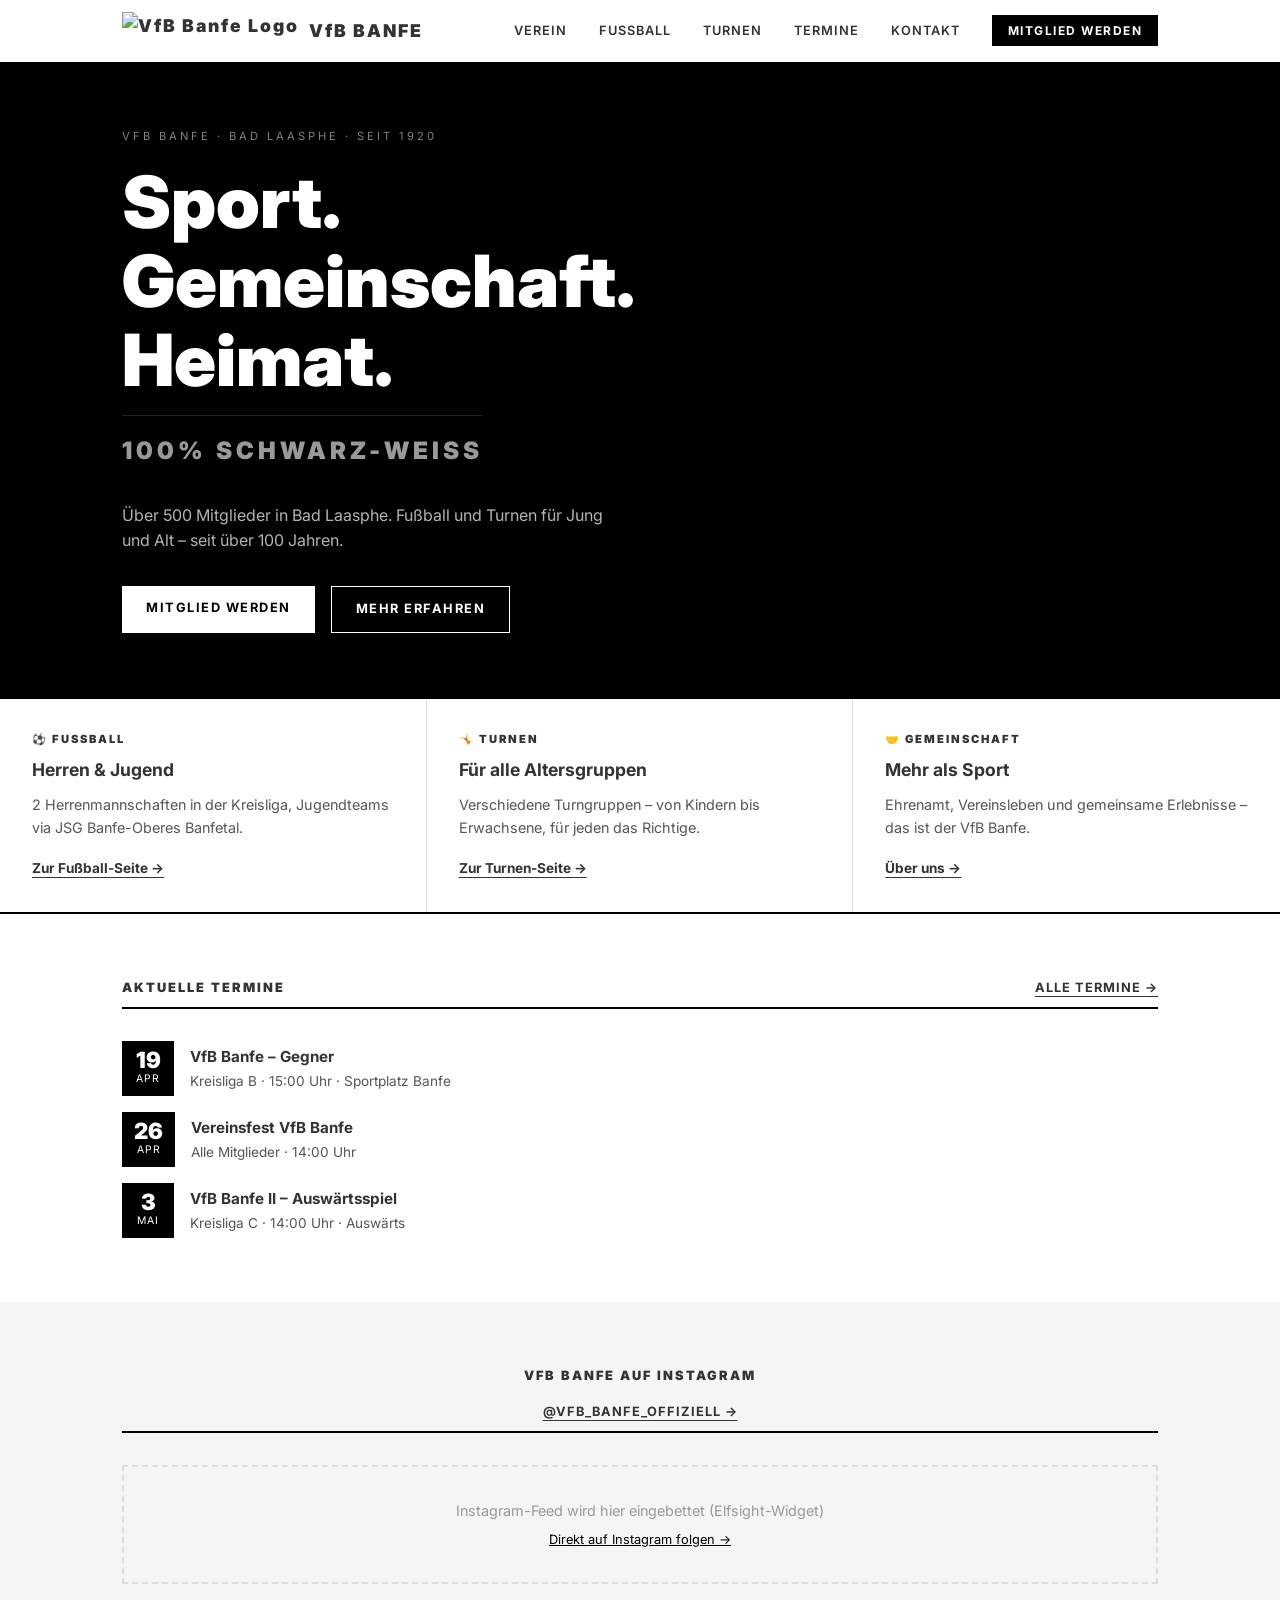
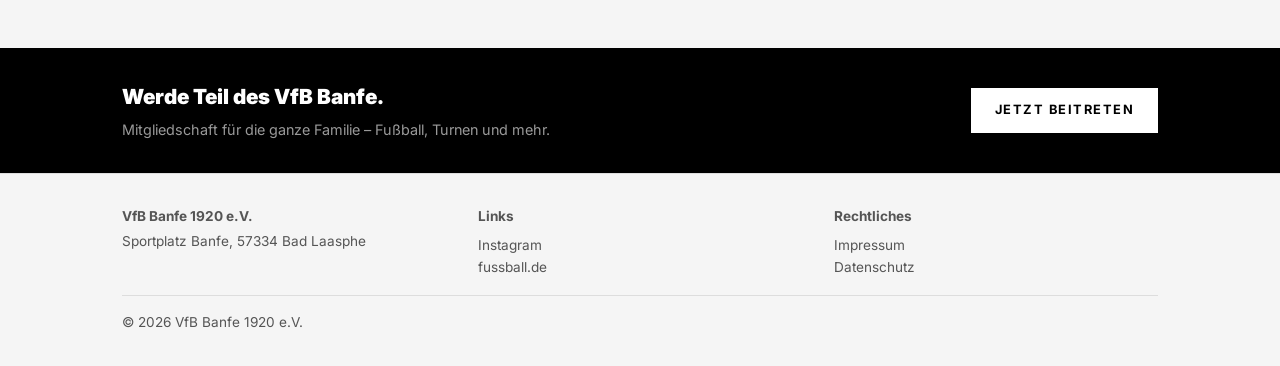
==== index.html @ f791239d "feat: claim 100% Schwarz-Weiss, vollstaendiger vorstand mit echten namen" ====
<!DOCTYPE html>
<html lang="de">
<head>
  <meta charset="UTF-8">
  <meta name="viewport" content="width=device-width, initial-scale=1.0">
  <title>VfB Banfe 1920 – Sport. Gemeinschaft. Heimat.</title>
  <link rel="stylesheet" href="css/style.css">
  <link rel="icon" href="img/logo.png" type="image/png">
</head>
<body>

<nav class="nav">
  <div class="nav__inner">
    <a href="index.html" class="nav__logo">
      <img src="img/logo.png" alt="VfB Banfe Logo" class="nav__logo-img">
      <span class="nav__logo-text">VfB BANFE</span>
    </a>
    <button class="nav__toggle" aria-label="Menü öffnen">&#9776;</button>
    <ul class="nav__links">
      <li><a href="verein.html">Verein</a></li>
      <li><a href="fussball.html">Fußball</a></li>
      <li><a href="turnen.html">Turnen</a></li>
      <li><a href="termine.html">Termine</a></li>
      <li><a href="kontakt.html">Kontakt</a></li>
      <li><a href="mitglied-werden.html" class="nav__cta">Mitglied werden</a></li>
    </ul>
  </div>
</nav>

<!-- HERO -->
<section class="hero">
  <div class="container">
    <p class="hero__label">VfB Banfe · Bad Laasphe · Seit 1920</p>
    <h1 class="hero__title">Sport.<br>Gemeinschaft.<br>Heimat.</h1>
    <p class="hero__claim">100% Schwarz-Weiss</p>
    <p class="hero__sub">Über 500 Mitglieder in Bad Laasphe. Fußball und Turnen für Jung und Alt – seit über 100 Jahren.</p>
    <div class="hero__buttons">
      <a href="mitglied-werden.html" class="btn btn--primary">Mitglied werden</a>
      <a href="verein.html" class="btn btn--outline">Mehr erfahren</a>
    </div>
  </div>
</section>

<!-- 3 SÄULEN -->
<section class="pillars">
  <div class="pillar">
    <p class="pillar__label">⚽ Fußball</p>
    <h2 class="pillar__title">Herren &amp; Jugend</h2>
    <p class="pillar__text">2 Herrenmannschaften in der Kreisliga, Jugendteams via JSG Banfe-Oberes Banfetal.</p>
    <p class="pillar__more"><a href="fussball.html" class="pillar__link">Zur Fußball-Seite →</a></p>
  </div>
  <div class="pillar">
    <p class="pillar__label">🤸 Turnen</p>
    <h2 class="pillar__title">Für alle Altersgruppen</h2>
    <p class="pillar__text">Verschiedene Turngruppen – von Kindern bis Erwachsene, für jeden das Richtige.</p>
    <p class="pillar__more"><a href="turnen.html" class="pillar__link">Zur Turnen-Seite →</a></p>
  </div>
  <div class="pillar">
    <p class="pillar__label">🤝 Gemeinschaft</p>
    <h2 class="pillar__title">Mehr als Sport</h2>
    <p class="pillar__text">Ehrenamt, Vereinsleben und gemeinsame Erlebnisse – das ist der VfB Banfe.</p>
    <p class="pillar__more"><a href="verein.html" class="pillar__link">Über uns →</a></p>
  </div>
</section>

<!-- AKTUELLE TERMINE -->
<section class="section">
  <div class="container">
    <div class="section-header">
      <h2>Aktuelle Termine</h2>
      <a href="termine.html">Alle Termine →</a>
    </div>
    <div class="termine-list">
      <div class="termin">
        <div class="termin__date"><div class="termin__day">19</div><div class="termin__month">Apr</div></div>
        <div class="termin__info">
          <p class="termin__title">VfB Banfe – Gegner</p>
          <p class="termin__meta">Kreisliga B · 15:00 Uhr · Sportplatz Banfe</p>
        </div>
      </div>
      <div class="termin">
        <div class="termin__date"><div class="termin__day">26</div><div class="termin__month">Apr</div></div>
        <div class="termin__info">
          <p class="termin__title">Vereinsfest VfB Banfe</p>
          <p class="termin__meta">Alle Mitglieder · 14:00 Uhr</p>
        </div>
      </div>
      <div class="termin">
        <div class="termin__date"><div class="termin__day">3</div><div class="termin__month">Mai</div></div>
        <div class="termin__info">
          <p class="termin__title">VfB Banfe II – Auswärtsspiel</p>
          <p class="termin__meta">Kreisliga C · 14:00 Uhr · Auswärts</p>
        </div>
      </div>
    </div>
  </div>
</section>

<!-- INSTAGRAM FEED -->
<section class="section section--alt instagram-section">
  <div class="container">
    <div class="section-header">
      <h2>VfB Banfe auf Instagram</h2>
      <a href="https://www.instagram.com/vfb_banfe_offiziell/" target="_blank" rel="noopener">@vfb_banfe_offiziell →</a>
    </div>
    <!-- ELFSIGHT WIDGET: Code nach Einrichtung hier einfügen -->
    <div class="instagram-placeholder">
      <p class="instagram-placeholder__text">Instagram-Feed wird hier eingebettet (Elfsight-Widget)</p>
      <p class="instagram-placeholder__link-row"><a href="https://www.instagram.com/vfb_banfe_offiziell/" target="_blank" rel="noopener">Direkt auf Instagram folgen →</a></p>
    </div>
  </div>
</section>

<!-- CTA BANNER -->
<section class="cta-banner">
  <div class="container">
    <div class="cta-banner__inner">
      <div>
        <p class="cta-banner__title">Werde Teil des VfB Banfe.</p>
        <p class="cta-banner__sub">Mitgliedschaft für die ganze Familie – Fußball, Turnen und mehr.</p>
      </div>
      <a href="mitglied-werden.html" class="btn btn--primary">Jetzt beitreten</a>
    </div>
  </div>
</section>

<footer class="footer">
  <div class="container">
    <div class="footer__grid">
      <div>
        <p class="footer__name">VfB Banfe 1920 e.V.</p>
        <p>Sportplatz Banfe, 57334 Bad Laasphe</p>
      </div>
      <div>
        <p class="footer__heading">Links</p>
        <p><a href="https://www.instagram.com/vfb_banfe_offiziell/" target="_blank" rel="noopener">Instagram</a></p>
        <p><a href="https://www.fussball.de/verein/vfb-1920-banfe-westfalen/-/id/00ES8GN8QS00005VVV0AG08LVUPGND5I" target="_blank" rel="noopener">fussball.de</a></p>
      </div>
      <div>
        <p class="footer__heading">Rechtliches</p>
        <p><a href="kontakt.html">Impressum</a></p>
        <p><a href="kontakt.html#datenschutz">Datenschutz</a></p>
      </div>
    </div>
    <p class="footer__copy">© 2026 VfB Banfe 1920 e.V.</p>
  </div>
</footer>

<script src="js/main.js"></script>
</body>
</html>
---- css/style.css ----
/* === GOOGLE FONT === */
@import url('https://fonts.googleapis.com/css2?family=Inter:wght@400;600;700;900&display=swap');

/* ===========================
   CSS-VARIABLEN (Template-Ankerpunkte)
   Für neues Projekt nur diese ändern:
   =========================== */
:root {
  --color-primary: #000000;
  --color-primary-hover: #222222;
  --color-bg: #ffffff;
  --color-bg-alt: #f5f5f5;
  --color-text: #333333;
  --color-text-muted: #555555;
  --color-border: #000000;
  --color-border-subtle: #dddddd;
  --font-family: 'Inter', Arial, Helvetica, sans-serif;
  --max-width: 1100px;
  --nav-height: 64px;
  --spacing-sm: 1rem;
  --spacing-md: 2rem;
  --spacing-lg: 4rem;
  --border-bold: 2px solid var(--color-border);
}

/* === RESET === */
*, *::before, *::after { box-sizing: border-box; margin: 0; padding: 0; }
body { font-family: var(--font-family); background: var(--color-bg); color: var(--color-text); line-height: 1.6; }
img { max-width: 100%; display: block; }
a { color: inherit; text-decoration: none; }
ul { list-style: none; }

/* === LAYOUT === */
.container { max-width: var(--max-width); margin: 0 auto; padding: 0 var(--spacing-md); }
.section { padding: var(--spacing-lg) 0; }
.section--alt { background: var(--color-bg-alt); }

/* === NAVIGATION === */
.nav {
  position: sticky;
  top: 0;
  z-index: 100;
  background: var(--color-bg);
  border-bottom: var(--border-bold);
  height: var(--nav-height);
}
.nav__inner {
  position: relative;
  max-width: var(--max-width); margin: 0 auto; padding: 0 var(--spacing-md);
  height: 100%; display: flex; align-items: center; justify-content: space-between;
}
.nav__logo { display: flex; align-items: center; gap: 10px; font-weight: 900; font-size: 1.1rem; letter-spacing: 2px; }
.nav__logo-img { height: 38px; width: auto; }
.nav__links { display: flex; align-items: center; gap: var(--spacing-md); font-size: 0.8rem; font-weight: 600; letter-spacing: 1px; text-transform: uppercase; }
.nav__links a:hover { text-decoration: underline; text-underline-offset: 4px; }
.nav__cta {
  background: var(--color-primary); color: var(--color-bg);
  padding: 8px 16px; font-size: 0.75rem; font-weight: 700; letter-spacing: 1.5px;
  transition: background 0.2s;
}
.nav__cta:hover { background: var(--color-primary-hover); text-decoration: none; }
.nav__toggle { display: none; background: none; border: none; font-size: 1.5rem; cursor: pointer; }

/* === HERO === */
.hero {
  background: var(--color-primary); color: var(--color-bg);
  padding: var(--spacing-lg) 0;
}
.hero__label { font-size: 0.7rem; letter-spacing: 3px; opacity: 0.5; margin-bottom: var(--spacing-sm); text-transform: uppercase; }
.hero__title { font-size: clamp(2.5rem, 6vw, 4.5rem); font-weight: 900; line-height: 1.1; margin-bottom: var(--spacing-sm); }
.hero__claim { font-size: clamp(1.1rem, 2.5vw, 1.5rem); font-weight: 900; letter-spacing: 4px; text-transform: uppercase; opacity: .6; margin-bottom: var(--spacing-md); border-top: 1px solid rgba(255,255,255,0.2); padding-top: var(--spacing-sm); display: inline-block; }
.hero__sub { font-size: 1rem; opacity: 0.7; max-width: 500px; margin-bottom: var(--spacing-md); }
.hero__buttons { display: flex; gap: var(--spacing-sm); flex-wrap: wrap; }
.btn { display: inline-block; padding: 12px 24px; font-size: 0.8rem; font-weight: 700; letter-spacing: 1.5px; text-transform: uppercase; cursor: pointer; border: none; transition: 0.2s; }
.btn--primary { background: var(--color-bg); color: var(--color-primary); }
.btn--primary:hover { background: #e0e0e0; }
.btn--outline { background: transparent; color: var(--color-bg); border: 1px solid var(--color-bg); }
.btn--outline:hover { background: rgba(255,255,255,0.1); }
.btn--dark { background: var(--color-primary); color: var(--color-bg); }
.btn--dark:hover { background: var(--color-primary-hover); }

/* === 3 SÄULEN === */
.pillars { display: grid; grid-template-columns: repeat(3, 1fr); border-top: var(--border-bold); border-bottom: var(--border-bold); }
.pillar { padding: var(--spacing-md); border-right: 1px solid var(--color-border-subtle); }
.pillar:last-child { border-right: none; }
.pillar__label { font-size: 0.7rem; font-weight: 900; letter-spacing: 2px; text-transform: uppercase; margin-bottom: 0.5rem; }
.pillar__title { font-size: 1.1rem; font-weight: 700; margin-bottom: 0.5rem; }
.pillar__text { font-size: 0.9rem; color: var(--color-text-muted); }

/* === TERMINE === */
.termine-list { display: flex; flex-direction: column; gap: 1rem; }
.termin { display: flex; gap: var(--spacing-sm); align-items: flex-start; }
.termin__date { background: var(--color-primary); color: var(--color-bg); padding: 8px 12px; text-align: center; min-width: 52px; flex-shrink: 0; }
.termin__day { font-size: 1.4rem; font-weight: 900; line-height: 1; }
.termin__month { font-size: 0.65rem; letter-spacing: 1px; text-transform: uppercase; }
.termin__info { padding-top: 4px; }
.termin__title { font-size: 0.95rem; font-weight: 700; }
.termin__meta { font-size: 0.85rem; color: var(--color-text-muted); margin-top: 2px; }
.section-header { display: flex; justify-content: space-between; align-items: baseline; border-bottom: var(--border-bold); padding-bottom: 0.5rem; margin-bottom: var(--spacing-md); }
.section-header h2 { font-size: 0.8rem; font-weight: 900; letter-spacing: 2px; text-transform: uppercase; }
.section-header a { font-size: 0.8rem; font-weight: 700; letter-spacing: 1px; text-transform: uppercase; text-decoration: underline; text-underline-offset: 4px; }
.section-header--spaced { margin-top: var(--spacing-lg); }

/* === CTA BANNER === */
.cta-banner {
  background: var(--color-primary); color: var(--color-bg);
  padding: var(--spacing-md) 0;
}
.cta-banner__inner { display: flex; justify-content: space-between; align-items: center; gap: var(--spacing-md); flex-wrap: wrap; }
.cta-banner__title { font-size: 1.3rem; font-weight: 900; }
.cta-banner__sub { font-size: 0.9rem; opacity: 0.6; margin-top: 4px; }

/* === FOOTER === */
.footer { background: var(--color-bg-alt); border-top: 1px solid var(--color-border-subtle); padding: var(--spacing-md) 0; }
.footer__grid { display: grid; grid-template-columns: repeat(3, 1fr); gap: var(--spacing-md); margin-bottom: var(--spacing-sm); }
.footer__name { font-weight: 700; margin-bottom: 4px; }
.footer p, .footer a { font-size: 0.85rem; color: var(--color-text-muted); }
.footer a:hover { color: var(--color-primary); }
.footer__copy { font-size: 0.8rem; color: var(--color-text-muted); border-top: 1px solid var(--color-border-subtle); padding-top: var(--spacing-sm); }

/* === PAGE HEADER (Innenseiten) === */
.page-header { border-bottom: var(--border-bold); padding: var(--spacing-md) 0; }
.page-header__label { font-size: 0.7rem; letter-spacing: 3px; text-transform: uppercase; opacity: 0.5; margin-bottom: 0.5rem; }
.page-header__title { font-size: clamp(2rem, 4vw, 3rem); font-weight: 900; }

/* === FORMULAR === */
.form { display: flex; flex-direction: column; gap: var(--spacing-sm); max-width: 600px; }
.form label { font-size: 0.8rem; font-weight: 700; letter-spacing: 1px; text-transform: uppercase; display: block; margin-bottom: 4px; }
.form input, .form select, .form textarea {
  width: 100%; padding: 12px; border: var(--border-bold); background: var(--color-bg);
  font-family: var(--font-family); font-size: 0.95rem;
  border-radius: 0;
}
.form input:focus, .form select:focus, .form textarea:focus {
  outline: none;
  border-color: var(--color-primary);
  box-shadow: 0 0 0 3px rgba(0,0,0,0.15);
}
.form textarea { min-height: 140px; resize: vertical; }
.form__success { display: none; padding: var(--spacing-sm); border: var(--border-bold); font-weight: 700; }

/* === WIDGET-CONTAINER (fussball.de) === */
.widget-container { border: var(--border-bold); overflow: hidden; margin-bottom: var(--spacing-md); }
.widget-container iframe { display: block; width: 100%; border: none; }

/* === INSTAGRAM SECTION === */
.instagram-section { text-align: center; }
.instagram-section .section-header { justify-content: center; gap: 1rem; flex-direction: column; align-items: center; }

/* === TABELLE (Termine-Seite) === */
.table-list { display: flex; flex-direction: column; }
.table-list__month { font-size: 0.75rem; font-weight: 900; letter-spacing: 2px; text-transform: uppercase; background: var(--color-primary); color: var(--color-bg); padding: 8px 16px; margin-top: var(--spacing-md); }
.table-list__item { display: flex; gap: var(--spacing-sm); align-items: center; padding: 14px 0; border-bottom: 1px solid var(--color-border-subtle); }
.table-list__date { min-width: 90px; font-size: 0.85rem; font-weight: 700; }
.table-list__title { font-weight: 600; }
.table-list__meta { font-size: 0.85rem; color: var(--color-text-muted); margin-top: 2px; }

/* === TEAM-CARDS (Fußball, Turnen) === */
.team-grid { display: grid; grid-template-columns: repeat(auto-fit, minmax(280px, 1fr)); gap: var(--spacing-md); }
.team-card { border: var(--border-bold); padding: var(--spacing-md); }
.team-card__label { font-size: 0.7rem; letter-spacing: 2px; text-transform: uppercase; opacity: 0.5; margin-bottom: 0.5rem; }
.team-card__title { font-size: 1.2rem; font-weight: 900; margin-bottom: 0.5rem; }
.team-card__text { font-size: 0.9rem; color: var(--color-text-muted); }
.team-card__meta { margin-top: var(--spacing-sm); font-size: 0.85rem; border-top: 1px solid #eee; padding-top: var(--spacing-sm); }

/* === VORSTAND === */
.vorstand-grid { display: grid; grid-template-columns: repeat(auto-fit, minmax(220px, 1fr)); gap: var(--spacing-md); }
.vorstand-card { border-top: var(--border-bold); padding-top: var(--spacing-sm); }
.vorstand-card__role { font-size: 0.7rem; font-weight: 900; letter-spacing: 2px; text-transform: uppercase; opacity: 0.5; margin-bottom: 4px; }
.vorstand-card__name { font-size: 1.1rem; font-weight: 700; }

/* === GRID UTILITY === */
.grid-2col { display: grid; grid-template-columns: 1fr 1fr; gap: var(--spacing-lg); align-items: start; }

/* === PILLAR LINKS === */
.pillar__more { margin-top: 1rem; }
.pillar__link { font-size: .85rem; font-weight: 700; text-decoration: underline; text-underline-offset: 4px; }

/* === INSTAGRAM PLATZHALTER === */
.instagram-placeholder { text-align: center; padding: 2rem; border: 2px dashed var(--color-border-subtle); color: #999; }
.instagram-placeholder__text { font-size: .9rem; }
.instagram-placeholder__link-row { font-size: .8rem; margin-top: .5rem; }
.instagram-placeholder__link-row a { color: var(--color-primary); text-decoration: underline; }

/* === WIDGET PLATZHALTER === */
.widget-placeholder { padding: 2rem; text-align: center; color: #999; border: 2px dashed var(--color-border-subtle); }
.widget-placeholder p { font-size: .9rem; }
.section-intro { margin-bottom: var(--spacing-md); color: var(--color-text-muted); max-width: 700px; }

/* === FOOTER HEADING === */
.footer__heading { font-weight: 700; margin-bottom: 8px; }

/* === INFO BOX === */
.info-box { margin-top: var(--spacing-md); padding: var(--spacing-sm); background: var(--color-bg-alt); border-left: 4px solid var(--color-primary); font-size: .9rem; }
.info-box a { text-decoration: underline; text-underline-offset: 4px; font-weight: 700; }

/* === FOOTNOTE === */
.footnote { margin-top: var(--spacing-md); font-size: .85rem; color: var(--color-text-muted); }
.footnote a { color: var(--color-primary); text-decoration: underline; text-underline-offset: 4px; font-weight: 700; }

/* === BENEFIT LIST === */
.benefit-list { display: flex; flex-direction: column; gap: .75rem; margin-bottom: var(--spacing-md); }
.benefit-list__item { display: flex; gap: .75rem; }
.benefit-list__arrow { font-weight: 900; flex-shrink: 0; }

/* === FEES TABLE === */
.fees-table { width: 100%; border-collapse: collapse; font-size: .9rem; margin-bottom: var(--spacing-md); }
.fees-table th { text-align: left; padding: 8px 0; font-size: .75rem; letter-spacing: 1px; text-transform: uppercase; border-bottom: var(--border-bold); }
.fees-table th:last-child { text-align: right; }
.fees-table td { padding: 10px 0; border-bottom: 1px solid var(--color-border-subtle); }
.fees-table td:last-child { text-align: right; font-weight: 700; }

/* === BUTTON FULL WIDTH === */
.btn--full { width: 100%; text-align: center; }

/* === FORM NOTE === */
.form__note { font-size: .8rem; color: var(--color-text-muted); margin-top: .5rem; }

/* === ADDRESS BLOCK === */
.address-block { margin-bottom: var(--spacing-md); }
.address-block p { line-height: 1.8; }
.address-block__name { font-weight: 700; }
.address-block__link { font-weight: 700; text-decoration: underline; text-underline-offset: 4px; }

/* === CONTACT CARDS === */
.contact-list { display: flex; flex-direction: column; gap: 0; margin-bottom: var(--spacing-md); }
.contact-card { border-top: var(--border-bold); padding: .75rem 0; }
.contact-card:not(:first-child) { border-top: 1px solid var(--color-border-subtle); }
.contact-card__role { font-size: .7rem; font-weight: 900; letter-spacing: 2px; text-transform: uppercase; opacity: .5; margin-bottom: 4px; }
.contact-card__name { font-weight: 700; }
.contact-card__detail { font-size: .85rem; color: var(--color-text-muted); margin-top: 2px; }

/* === LEGAL BLOCK === */
.legal-block { margin-top: var(--spacing-md); }
.legal-block p { font-size: .85rem; color: var(--color-text-muted); line-height: 1.8; }
.legal-block a { text-decoration: underline; text-underline-offset: 4px; }

/* === RESPONSIVE === */
@media (max-width: 768px) {
  .grid-2col { grid-template-columns: 1fr; }
  .nav__links { display: none; flex-direction: column; position: absolute; top: var(--nav-height); left: 0; right: 0; background: var(--color-bg); border-bottom: var(--border-bold); padding: var(--spacing-md); gap: var(--spacing-sm); }
  .nav__links.open { display: flex; }
  .nav__toggle { display: block; }
  .nav__logo-text { display: none; }
  .pillars { grid-template-columns: 1fr; }
  .pillar { border-right: none; border-bottom: 1px solid var(--color-border-subtle); }
  .footer__grid { grid-template-columns: 1fr; }
  .cta-banner__inner { flex-direction: column; text-align: center; }
}
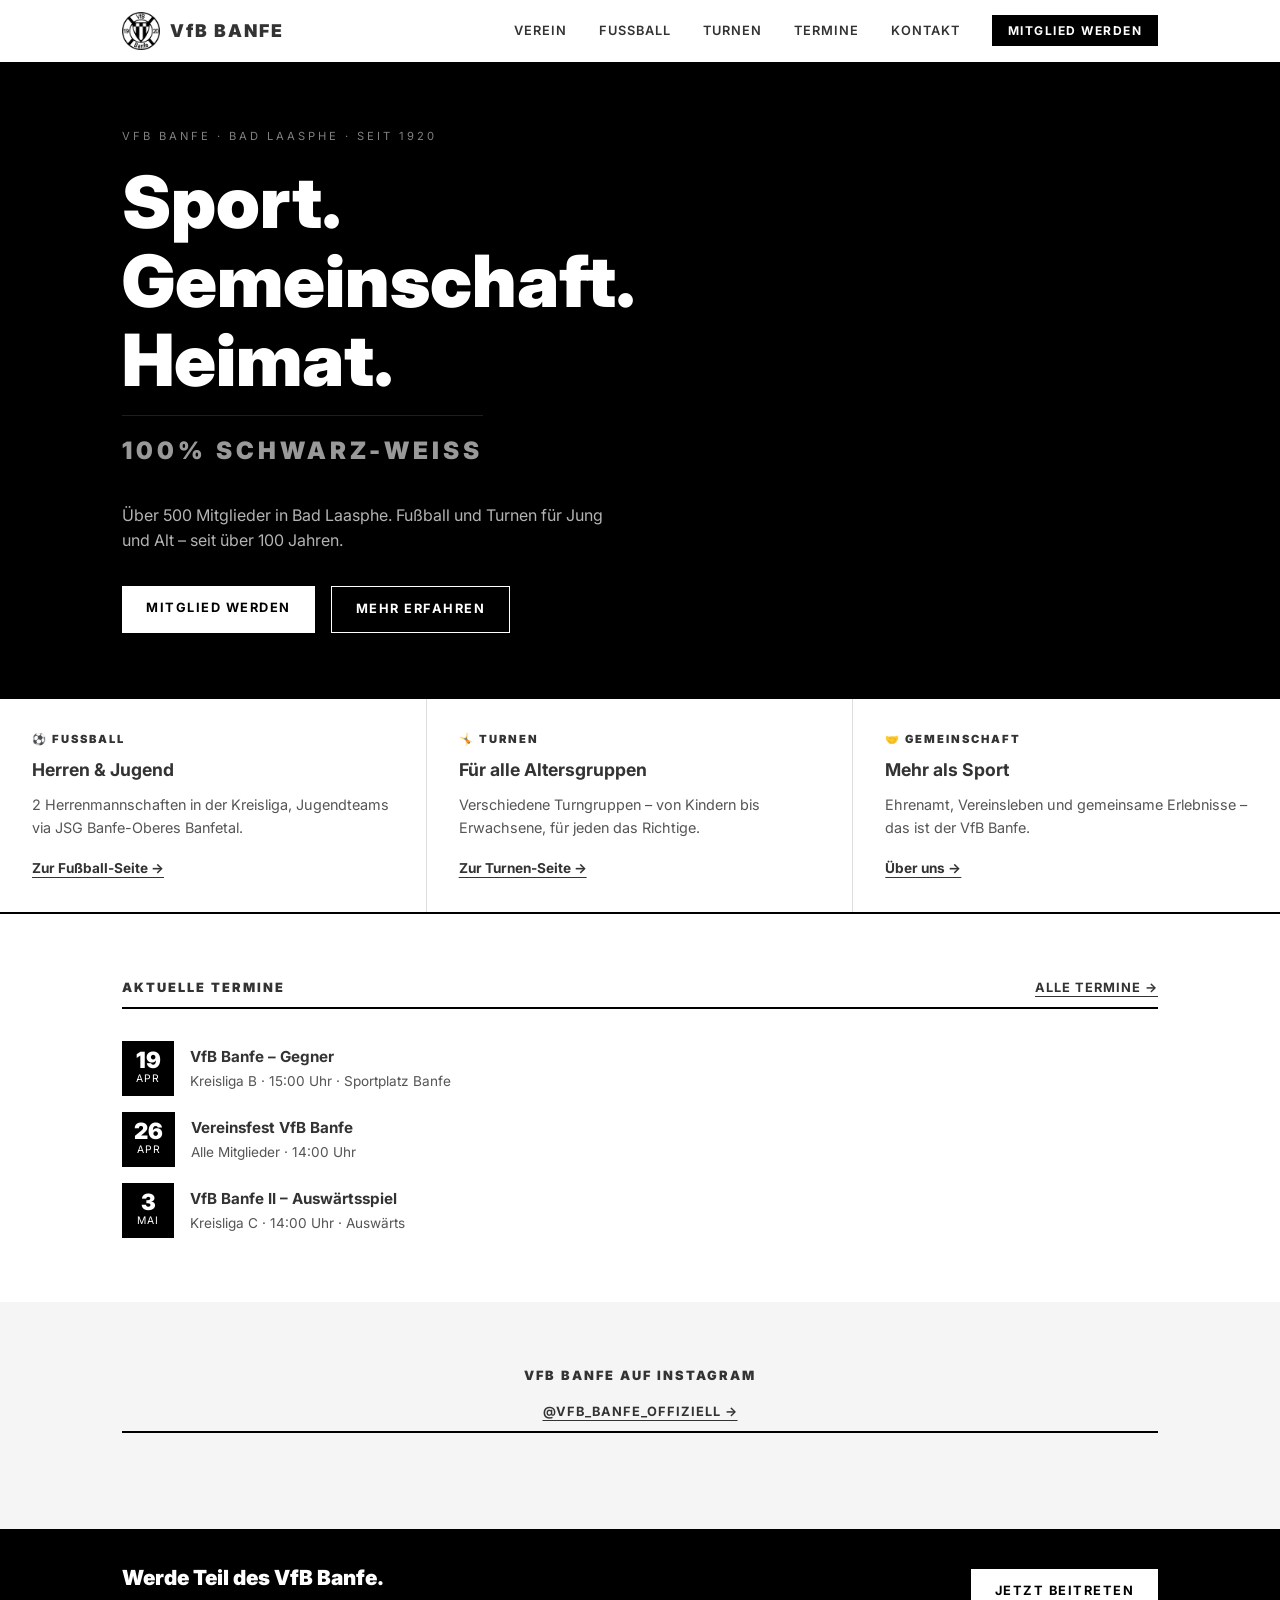
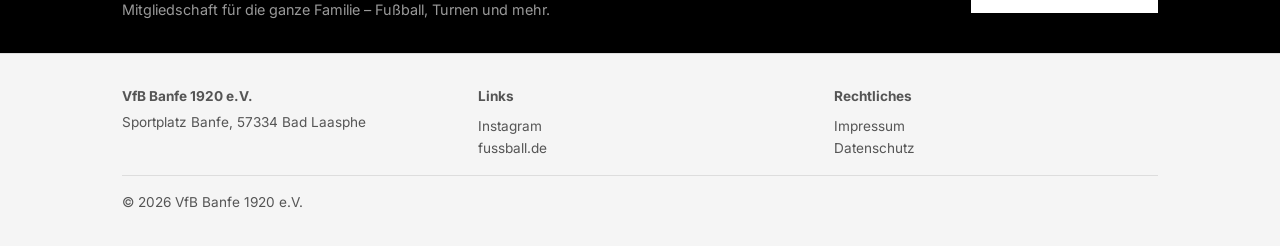
==== commit 85d1d2ed: "feat: elfsight instagram widget eingebettet" ====
--- a/index.html
+++ b/index.html
@@ -103,11 +103,8 @@
       <h2>VfB Banfe auf Instagram</h2>
       <a href="https://www.instagram.com/vfb_banfe_offiziell/" target="_blank" rel="noopener">@vfb_banfe_offiziell →</a>
     </div>
-    <!-- ELFSIGHT WIDGET: Code nach Einrichtung hier einfügen -->
-    <div class="instagram-placeholder">
-      <p class="instagram-placeholder__text">Instagram-Feed wird hier eingebettet (Elfsight-Widget)</p>
-      <p class="instagram-placeholder__link-row"><a href="https://www.instagram.com/vfb_banfe_offiziell/" target="_blank" rel="noopener">Direkt auf Instagram folgen →</a></p>
-    </div>
+    <script src="https://elfsightcdn.com/platform.js" async></script>
+    <div class="elfsight-app-64e98c2a-177e-4084-9618-51a4fb105687" data-elfsight-app-lazy></div>
   </div>
 </section>
 
--- a/css/style.css
+++ b/css/style.css
@@ -166,8 +166,14 @@
 /* === VORSTAND === */
 .vorstand-grid { display: grid; grid-template-columns: repeat(auto-fit, minmax(220px, 1fr)); gap: var(--spacing-md); }
 .vorstand-card { border-top: var(--border-bold); padding-top: var(--spacing-sm); }
+.vorstand-card__photo { width: 80px; height: 80px; background: var(--color-bg-alt); border: var(--border-bold); margin-bottom: .75rem; overflow: hidden; }
+.vorstand-card__photo img { width: 100%; height: 100%; object-fit: cover; display: block; }
+.vorstand-card__photo--placeholder { display: flex; align-items: center; justify-content: center; font-size: 1.4rem; font-weight: 900; color: var(--color-border); letter-spacing: 1px; }
 .vorstand-card__role { font-size: 0.7rem; font-weight: 900; letter-spacing: 2px; text-transform: uppercase; opacity: 0.5; margin-bottom: 4px; }
-.vorstand-card__name { font-size: 1.1rem; font-weight: 700; }
+.vorstand-card__name { font-size: 1.1rem; font-weight: 700; margin-bottom: .5rem; }
+.vorstand-card__contact { margin-top: .5rem; display: flex; flex-direction: column; gap: 2px; }
+.vorstand-card__contact a { font-size: .8rem; color: var(--color-text-muted); text-decoration: underline; text-underline-offset: 3px; }
+.vorstand-card__contact span { font-size: .8rem; color: var(--color-text-muted); }
 
 /* === GRID UTILITY === */
 .grid-2col { display: grid; grid-template-columns: 1fr 1fr; gap: var(--spacing-lg); align-items: start; }
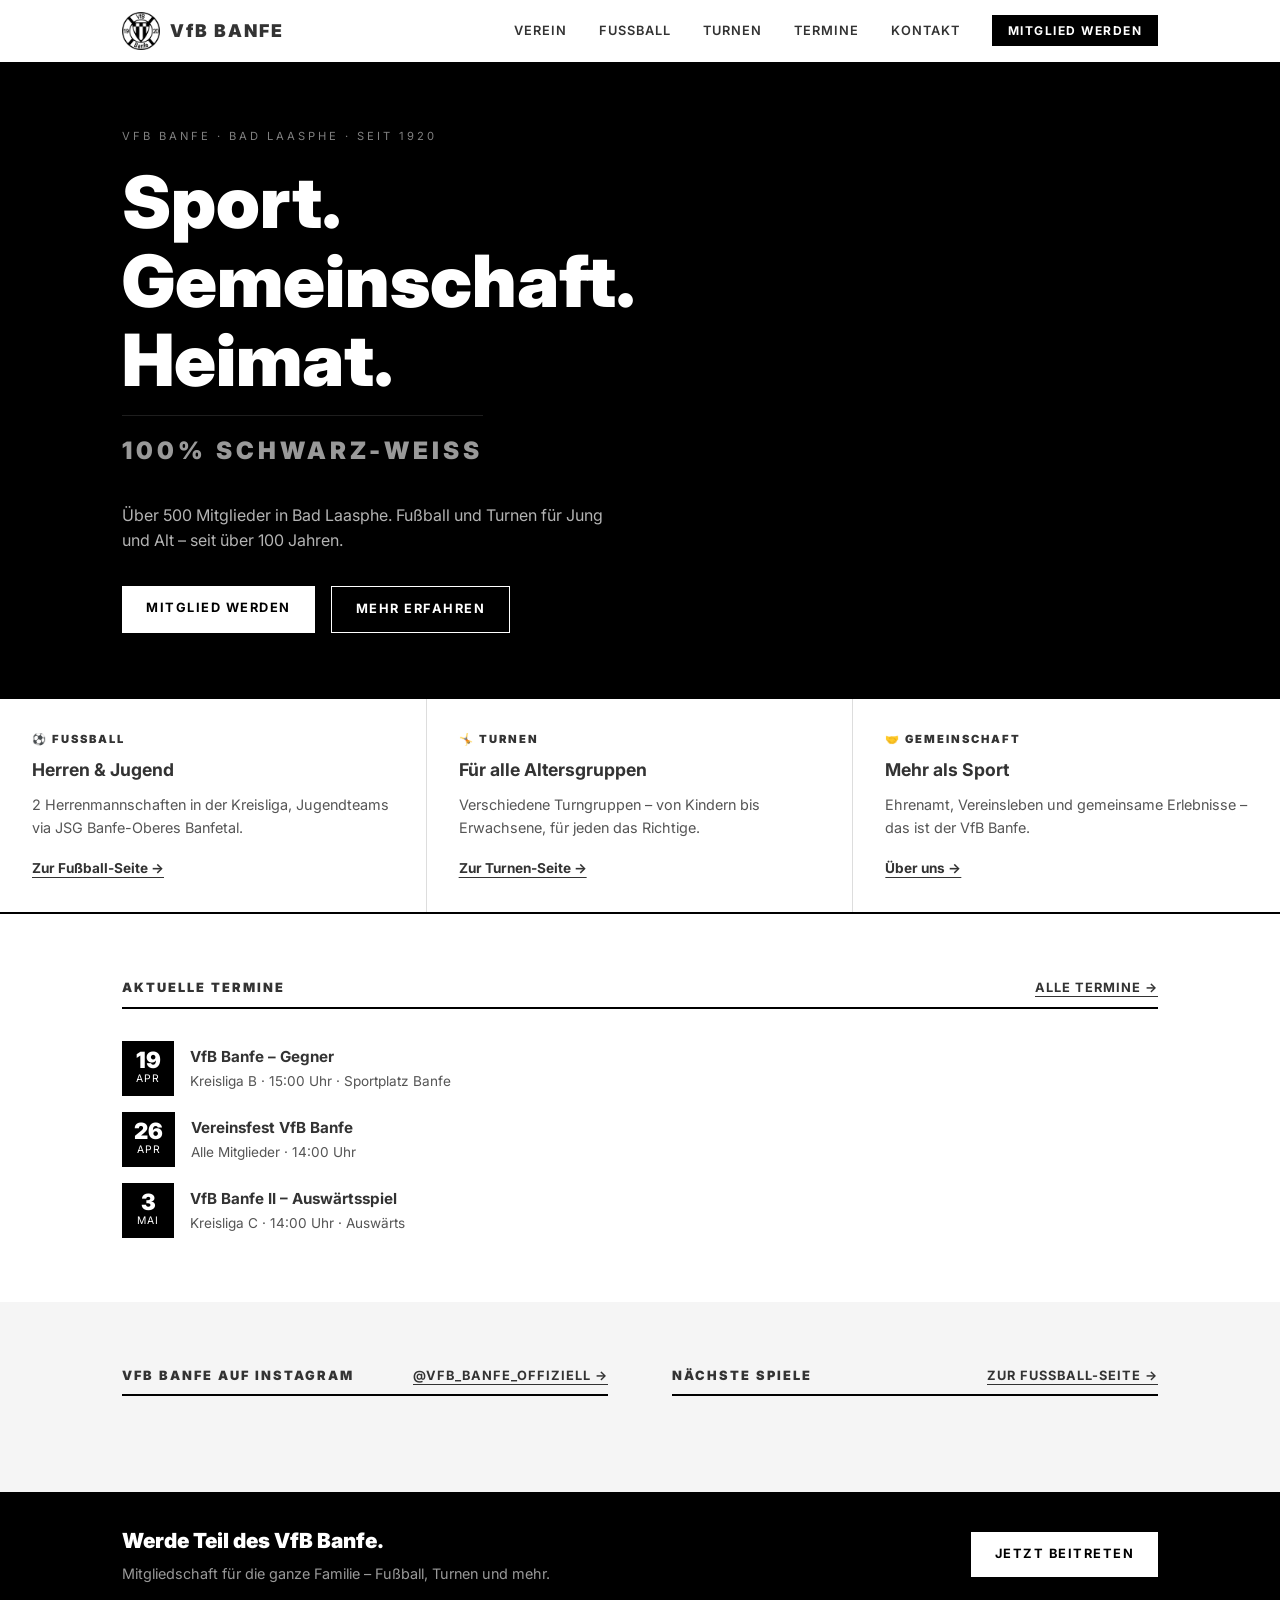
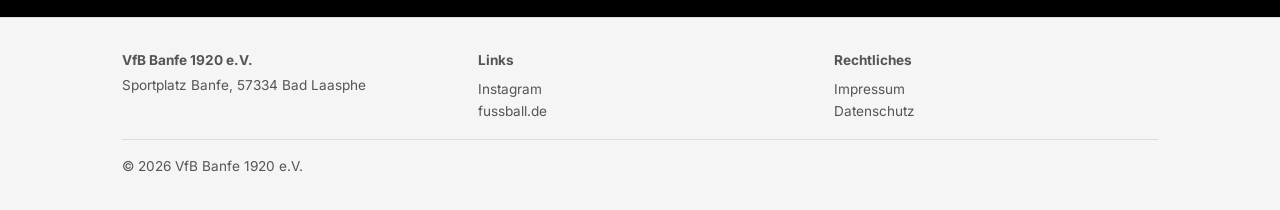
==== commit 395706c1: "feat: instagram + naechste spiele nebeneinander auf startseite" ====
--- a/index.html
+++ b/index.html
@@ -96,15 +96,30 @@
   </div>
 </section>
 
-<!-- INSTAGRAM FEED -->
-<section class="section section--alt instagram-section">
+<!-- SOCIAL & SPIELPLAN -->
+<section class="section section--alt">
   <div class="container">
-    <div class="section-header">
-      <h2>VfB Banfe auf Instagram</h2>
-      <a href="https://www.instagram.com/vfb_banfe_offiziell/" target="_blank" rel="noopener">@vfb_banfe_offiziell →</a>
+    <div class="social-grid">
+
+      <div>
+        <div class="section-header">
+          <h2>VfB Banfe auf Instagram</h2>
+          <a href="https://www.instagram.com/vfb_banfe_offiziell/" target="_blank" rel="noopener">@vfb_banfe_offiziell →</a>
+        </div>
+        <script src="https://elfsightcdn.com/platform.js" async></script>
+        <div class="elfsight-app-64e98c2a-177e-4084-9618-51a4fb105687" data-elfsight-app-lazy></div>
+      </div>
+
+      <div>
+        <div class="section-header">
+          <h2>Nächste Spiele</h2>
+          <a href="fussball.html">Zur Fußball-Seite →</a>
+        </div>
+        <script type="text/javascript" src="https://www.fussball.de/widgets.js"></script>
+        <div class="fussballde_widget" data-id="e11f7b7c-9a60-4dff-9faa-222ef3a4f2f1" data-type="club-matches" style="width: 100%"></div>
+      </div>
+
     </div>
-    <script src="https://elfsightcdn.com/platform.js" async></script>
-    <div class="elfsight-app-64e98c2a-177e-4084-9618-51a4fb105687" data-elfsight-app-lazy></div>
   </div>
 </section>
 
--- a/css/style.css
+++ b/css/style.css
@@ -177,6 +177,7 @@
 
 /* === GRID UTILITY === */
 .grid-2col { display: grid; grid-template-columns: 1fr 1fr; gap: var(--spacing-lg); align-items: start; }
+.social-grid { display: grid; grid-template-columns: 1fr 1fr; gap: var(--spacing-lg); align-items: start; }
 
 /* === PILLAR LINKS === */
 .pillar__more { margin-top: 1rem; }
@@ -244,6 +245,7 @@
 /* === RESPONSIVE === */
 @media (max-width: 768px) {
   .grid-2col { grid-template-columns: 1fr; }
+  .social-grid { grid-template-columns: 1fr; }
   .nav__links { display: none; flex-direction: column; position: absolute; top: var(--nav-height); left: 0; right: 0; background: var(--color-bg); border-bottom: var(--border-bold); padding: var(--spacing-md); gap: var(--spacing-sm); }
   .nav__links.open { display: flex; }
   .nav__toggle { display: block; }
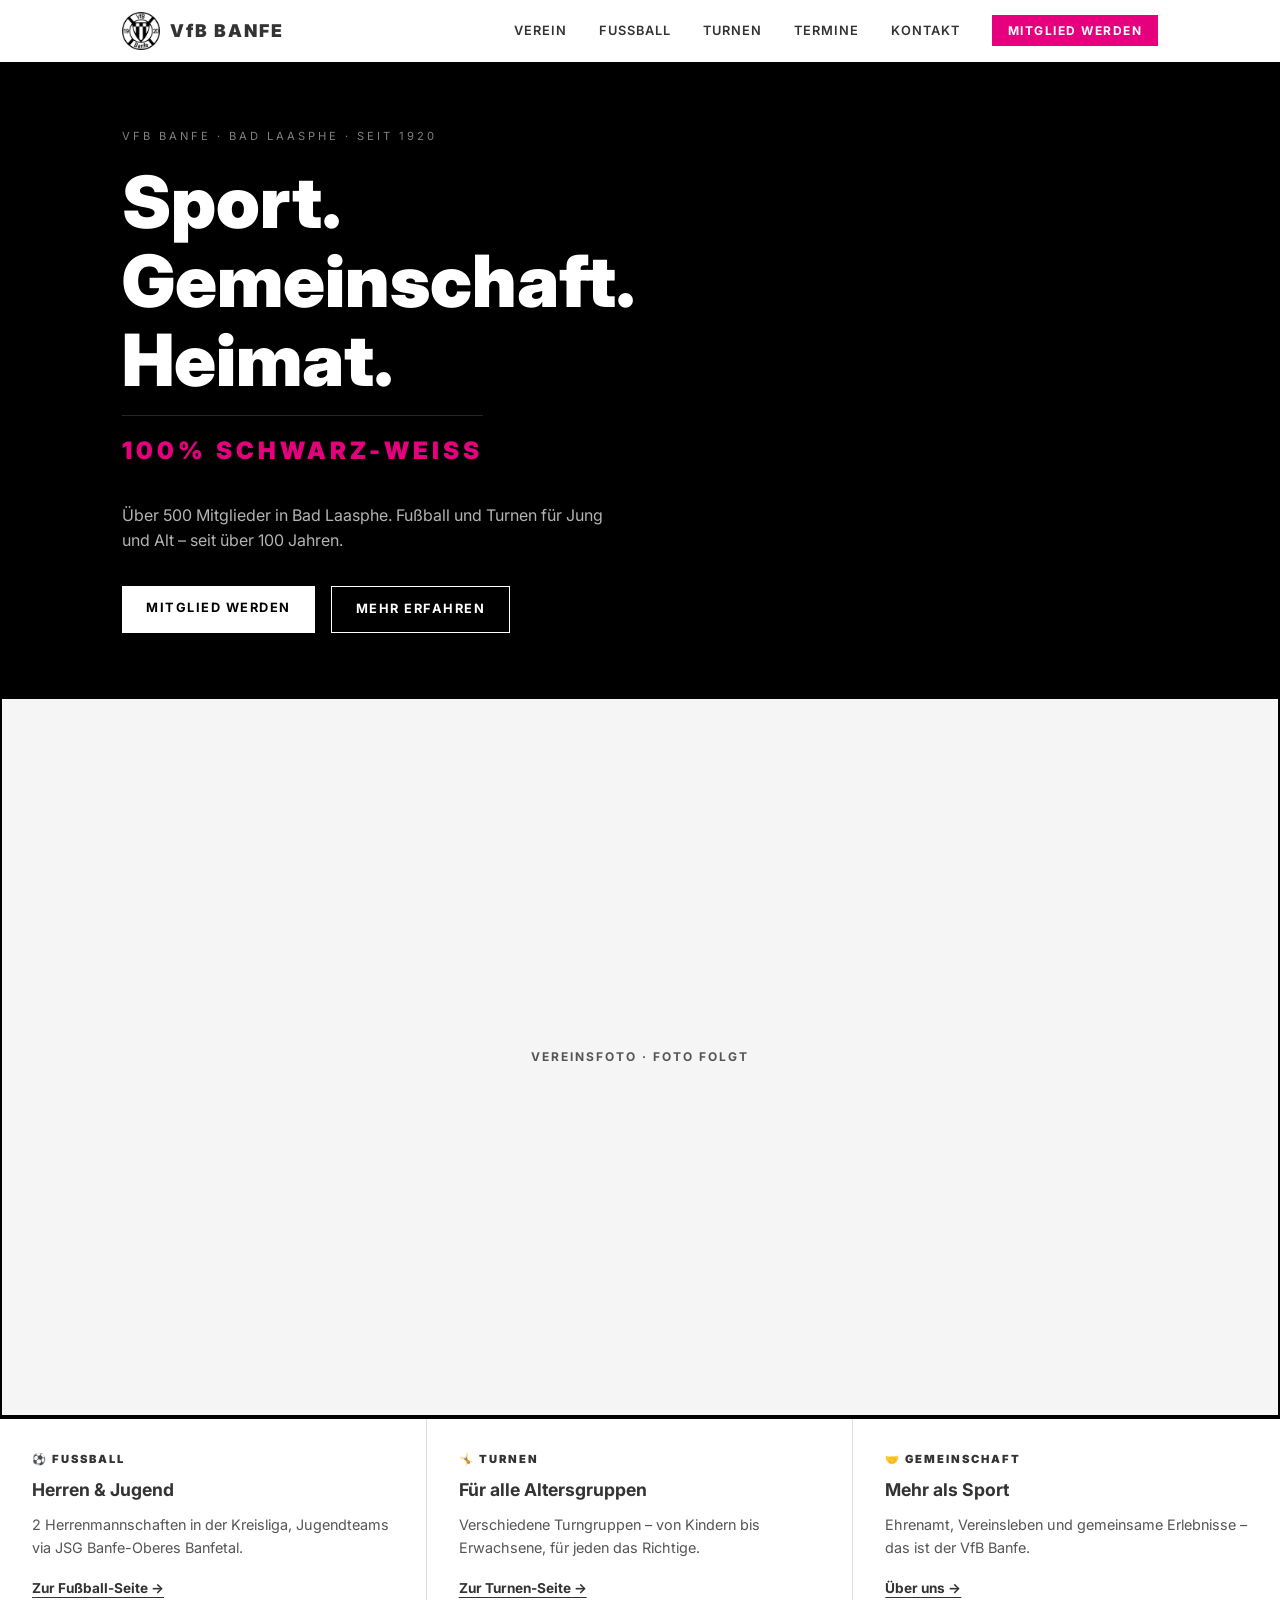
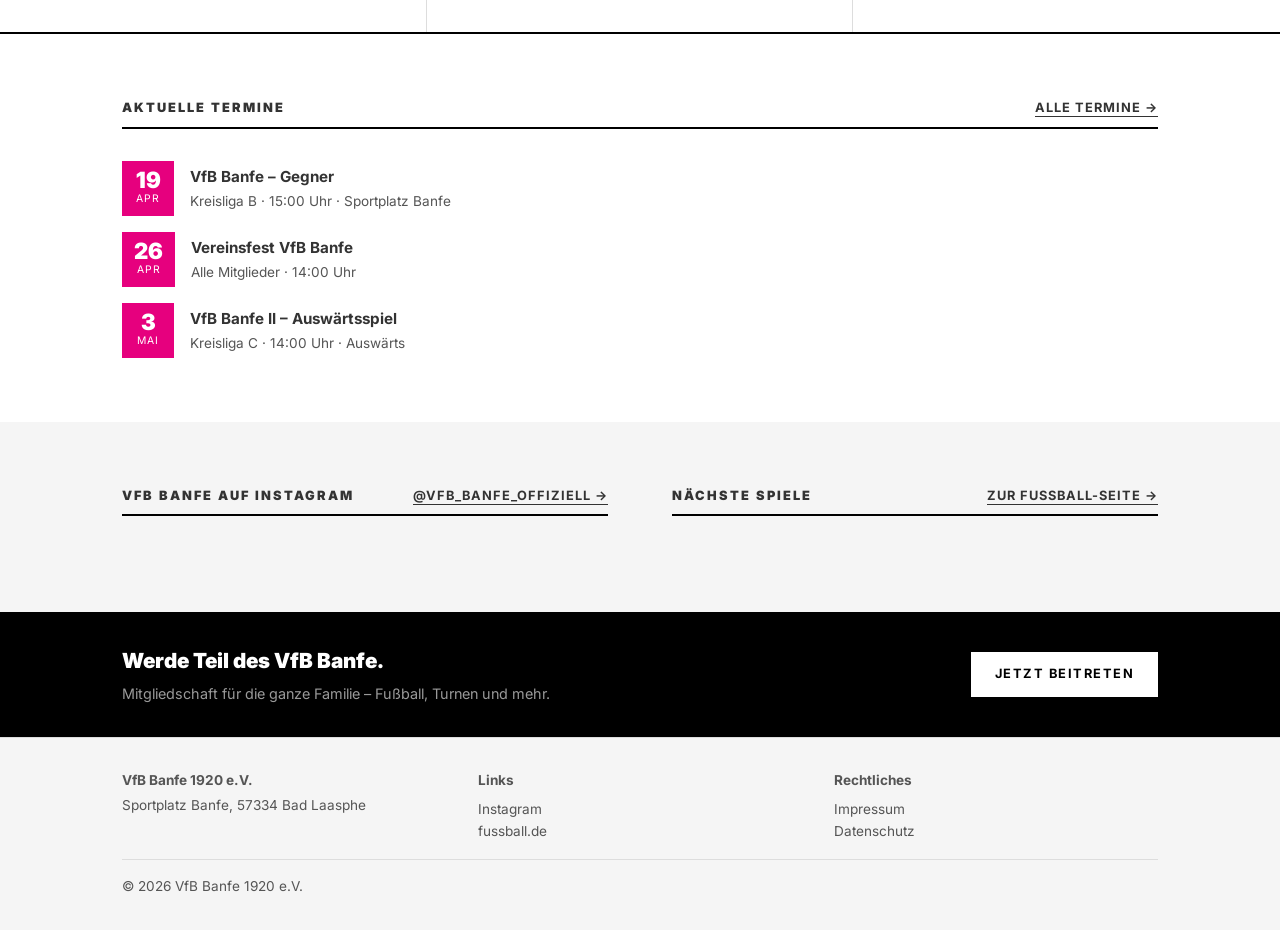
==== commit c6093dc1: "feat: pink akzentfarbe, foto-platzhalter, design-refresh" ====
--- a/index.html
+++ b/index.html
@@ -40,6 +40,11 @@
     </div>
   </div>
 </section>
+
+<!-- VEREINSFOTO -->
+<div class="photo-block photo-block--16x9">
+  <span class="photo-block__label">Vereinsfoto · Foto folgt</span>
+</div>
 
 <!-- 3 SÄULEN -->
 <section class="pillars">
--- a/css/style.css
+++ b/css/style.css
@@ -8,6 +8,8 @@
 :root {
   --color-primary: #000000;
   --color-primary-hover: #222222;
+  --color-accent: #E6007E;
+  --color-accent-hover: #c4006b;
   --color-bg: #ffffff;
   --color-bg-alt: #f5f5f5;
   --color-text: #333333;
@@ -54,11 +56,11 @@
 .nav__links { display: flex; align-items: center; gap: var(--spacing-md); font-size: 0.8rem; font-weight: 600; letter-spacing: 1px; text-transform: uppercase; }
 .nav__links a:hover { text-decoration: underline; text-underline-offset: 4px; }
 .nav__cta {
-  background: var(--color-primary); color: var(--color-bg);
+  background: var(--color-accent); color: var(--color-bg);
   padding: 8px 16px; font-size: 0.75rem; font-weight: 700; letter-spacing: 1.5px;
   transition: background 0.2s;
 }
-.nav__cta:hover { background: var(--color-primary-hover); text-decoration: none; }
+.nav__cta:hover { background: var(--color-accent-hover); text-decoration: none; }
 .nav__toggle { display: none; background: none; border: none; font-size: 1.5rem; cursor: pointer; }
 
 /* === HERO === */
@@ -68,7 +70,7 @@
 }
 .hero__label { font-size: 0.7rem; letter-spacing: 3px; opacity: 0.5; margin-bottom: var(--spacing-sm); text-transform: uppercase; }
 .hero__title { font-size: clamp(2.5rem, 6vw, 4.5rem); font-weight: 900; line-height: 1.1; margin-bottom: var(--spacing-sm); }
-.hero__claim { font-size: clamp(1.1rem, 2.5vw, 1.5rem); font-weight: 900; letter-spacing: 4px; text-transform: uppercase; opacity: .6; margin-bottom: var(--spacing-md); border-top: 1px solid rgba(255,255,255,0.2); padding-top: var(--spacing-sm); display: inline-block; }
+.hero__claim { font-size: clamp(1.1rem, 2.5vw, 1.5rem); font-weight: 900; letter-spacing: 4px; text-transform: uppercase; color: var(--color-accent); margin-bottom: var(--spacing-md); border-top: 1px solid rgba(255,255,255,0.15); padding-top: var(--spacing-sm); display: inline-block; }
 .hero__sub { font-size: 1rem; opacity: 0.7; max-width: 500px; margin-bottom: var(--spacing-md); }
 .hero__buttons { display: flex; gap: var(--spacing-sm); flex-wrap: wrap; }
 .btn { display: inline-block; padding: 12px 24px; font-size: 0.8rem; font-weight: 700; letter-spacing: 1.5px; text-transform: uppercase; cursor: pointer; border: none; transition: 0.2s; }
@@ -90,7 +92,7 @@
 /* === TERMINE === */
 .termine-list { display: flex; flex-direction: column; gap: 1rem; }
 .termin { display: flex; gap: var(--spacing-sm); align-items: flex-start; }
-.termin__date { background: var(--color-primary); color: var(--color-bg); padding: 8px 12px; text-align: center; min-width: 52px; flex-shrink: 0; }
+.termin__date { background: var(--color-accent); color: var(--color-bg); padding: 8px 12px; text-align: center; min-width: 52px; flex-shrink: 0; }
 .termin__day { font-size: 1.4rem; font-weight: 900; line-height: 1; }
 .termin__month { font-size: 0.65rem; letter-spacing: 1px; text-transform: uppercase; }
 .termin__info { padding-top: 4px; }
@@ -142,6 +144,7 @@
 /* === WIDGET-CONTAINER (fussball.de) === */
 .widget-container { border: var(--border-bold); overflow: hidden; margin-bottom: var(--spacing-md); }
 .widget-container iframe { display: block; width: 100%; border: none; }
+.widget-container--scroll { max-height: 480px; overflow-y: auto; }
 
 /* === INSTAGRAM SECTION === */
 .instagram-section { text-align: center; }
@@ -149,7 +152,7 @@
 
 /* === TABELLE (Termine-Seite) === */
 .table-list { display: flex; flex-direction: column; }
-.table-list__month { font-size: 0.75rem; font-weight: 900; letter-spacing: 2px; text-transform: uppercase; background: var(--color-primary); color: var(--color-bg); padding: 8px 16px; margin-top: var(--spacing-md); }
+.table-list__month { font-size: 0.75rem; font-weight: 900; letter-spacing: 2px; text-transform: uppercase; background: var(--color-accent); color: var(--color-bg); padding: 8px 16px; margin-top: var(--spacing-md); }
 .table-list__item { display: flex; gap: var(--spacing-sm); align-items: center; padding: 14px 0; border-bottom: 1px solid var(--color-border-subtle); }
 .table-list__date { min-width: 90px; font-size: 0.85rem; font-weight: 700; }
 .table-list__title { font-weight: 600; }
@@ -200,6 +203,14 @@
 /* === INFO BOX === */
 .info-box { margin-top: var(--spacing-md); padding: var(--spacing-sm); background: var(--color-bg-alt); border-left: 4px solid var(--color-primary); font-size: .9rem; }
 .info-box a { text-decoration: underline; text-underline-offset: 4px; font-weight: 700; }
+
+/* === FOTO-PLATZHALTER === */
+.photo-block { position: relative; width: 100%; background: var(--color-bg-alt); border: var(--border-bold); overflow: hidden; }
+.photo-block--16x9 { aspect-ratio: 16 / 9; }
+.photo-block--4x3 { aspect-ratio: 4 / 3; }
+.photo-block--square { aspect-ratio: 1 / 1; }
+.photo-block img { width: 100%; height: 100%; object-fit: cover; display: block; }
+.photo-block__label { position: absolute; inset: 0; display: flex; align-items: center; justify-content: center; font-size: .75rem; font-weight: 700; letter-spacing: 2px; text-transform: uppercase; color: var(--color-text-muted); }
 
 /* === FOOTNOTE === */
 .footnote { margin-top: var(--spacing-md); font-size: .85rem; color: var(--color-text-muted); }
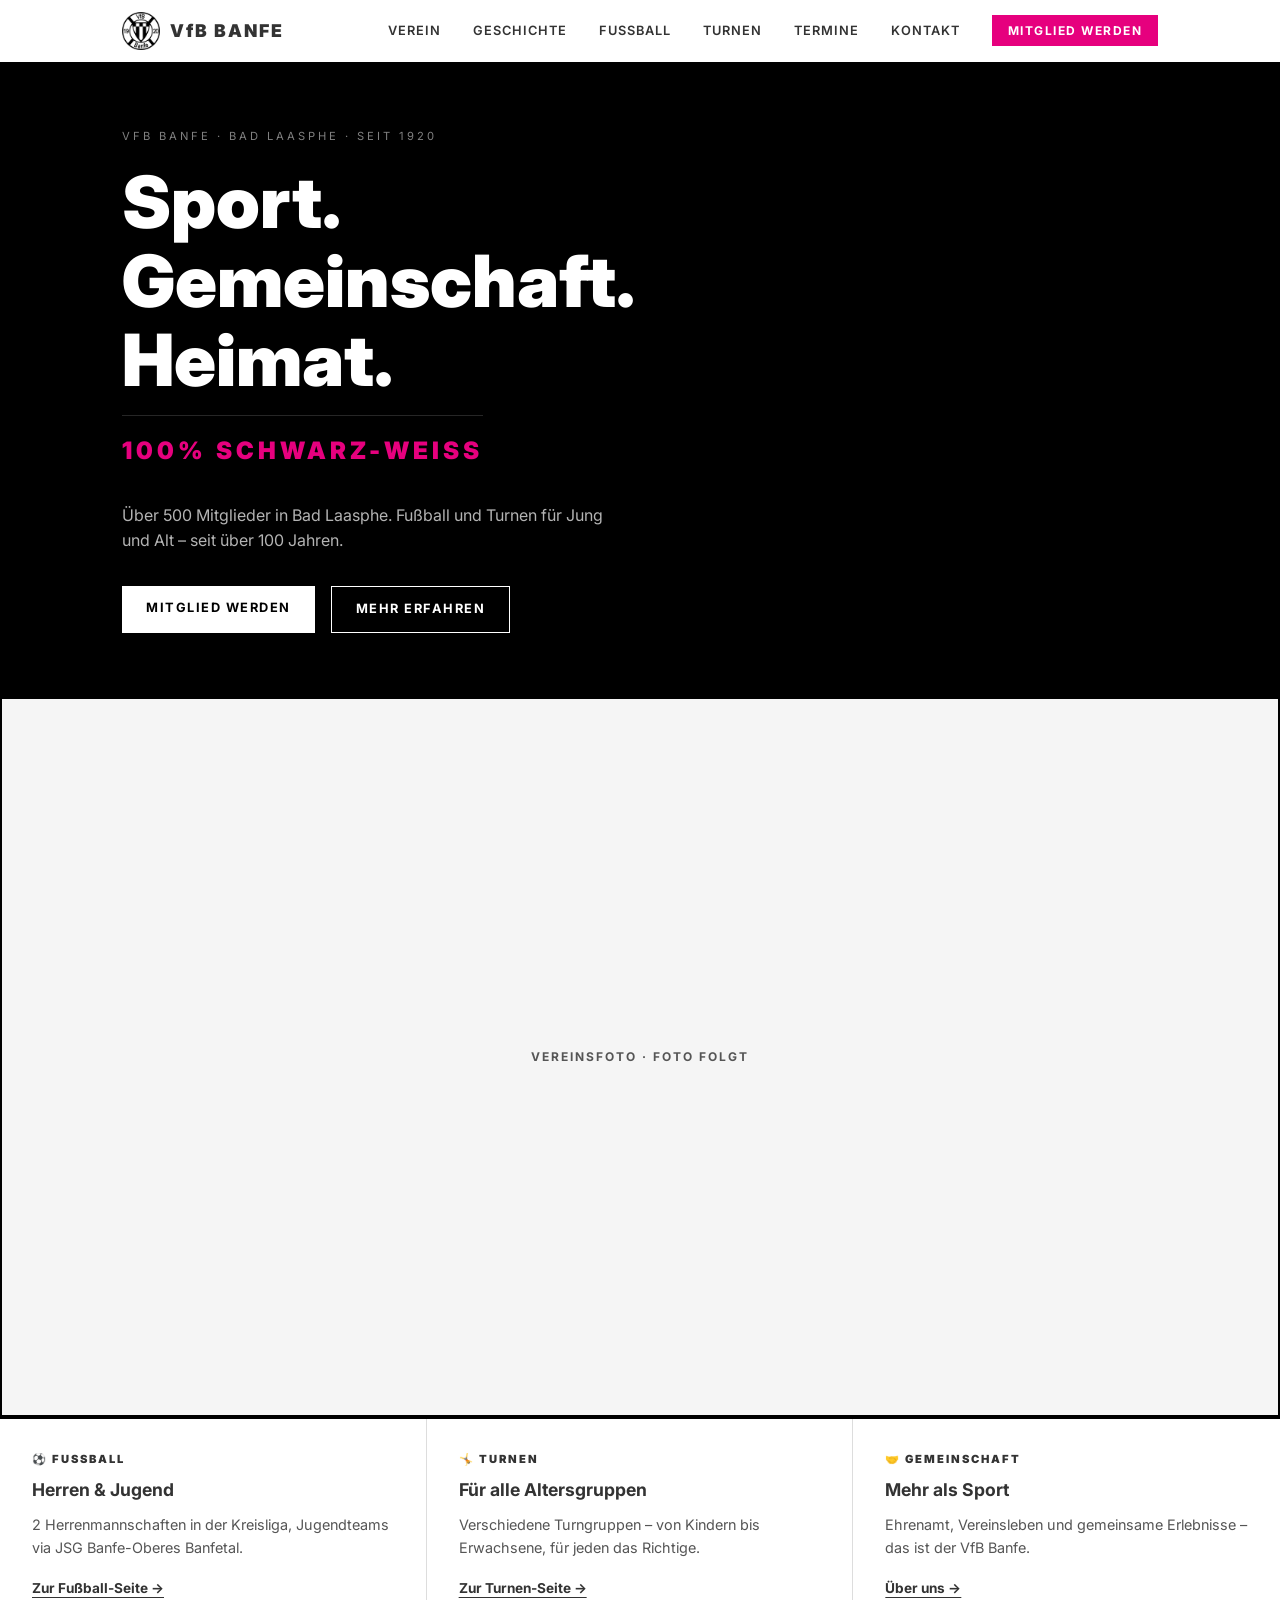
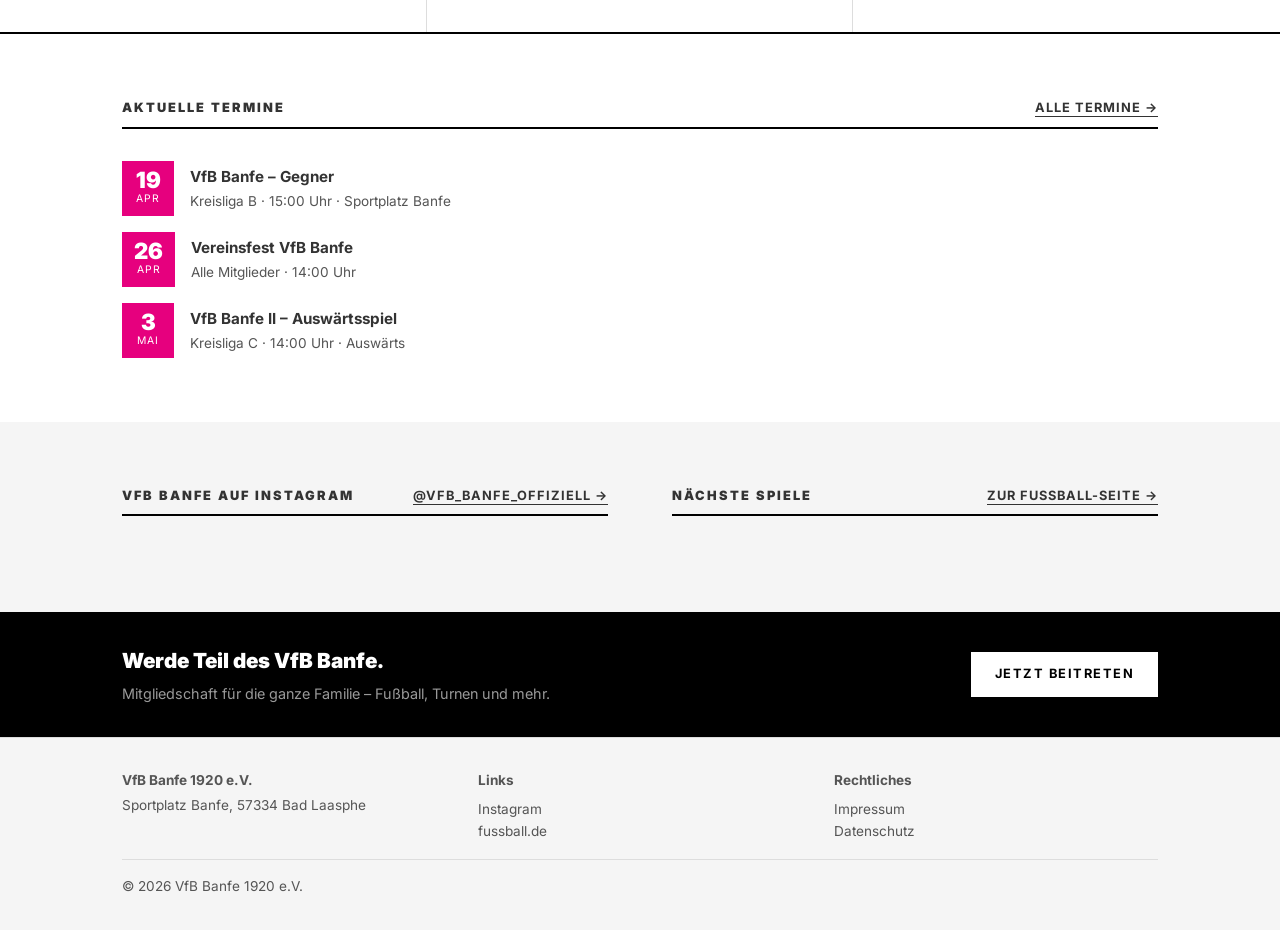
==== commit da766d00: "feat: Geschichte-Seite, Foerderkreis, Schiedsrichter, Kontaktdaten Vorstand" ====
--- a/index.html
+++ b/index.html
@@ -18,6 +18,7 @@
     <button class="nav__toggle" aria-label="Menü öffnen">&#9776;</button>
     <ul class="nav__links">
       <li><a href="verein.html">Verein</a></li>
+      <li><a href="geschichte.html">Geschichte</a></li>
       <li><a href="fussball.html">Fußball</a></li>
       <li><a href="turnen.html">Turnen</a></li>
       <li><a href="termine.html">Termine</a></li>
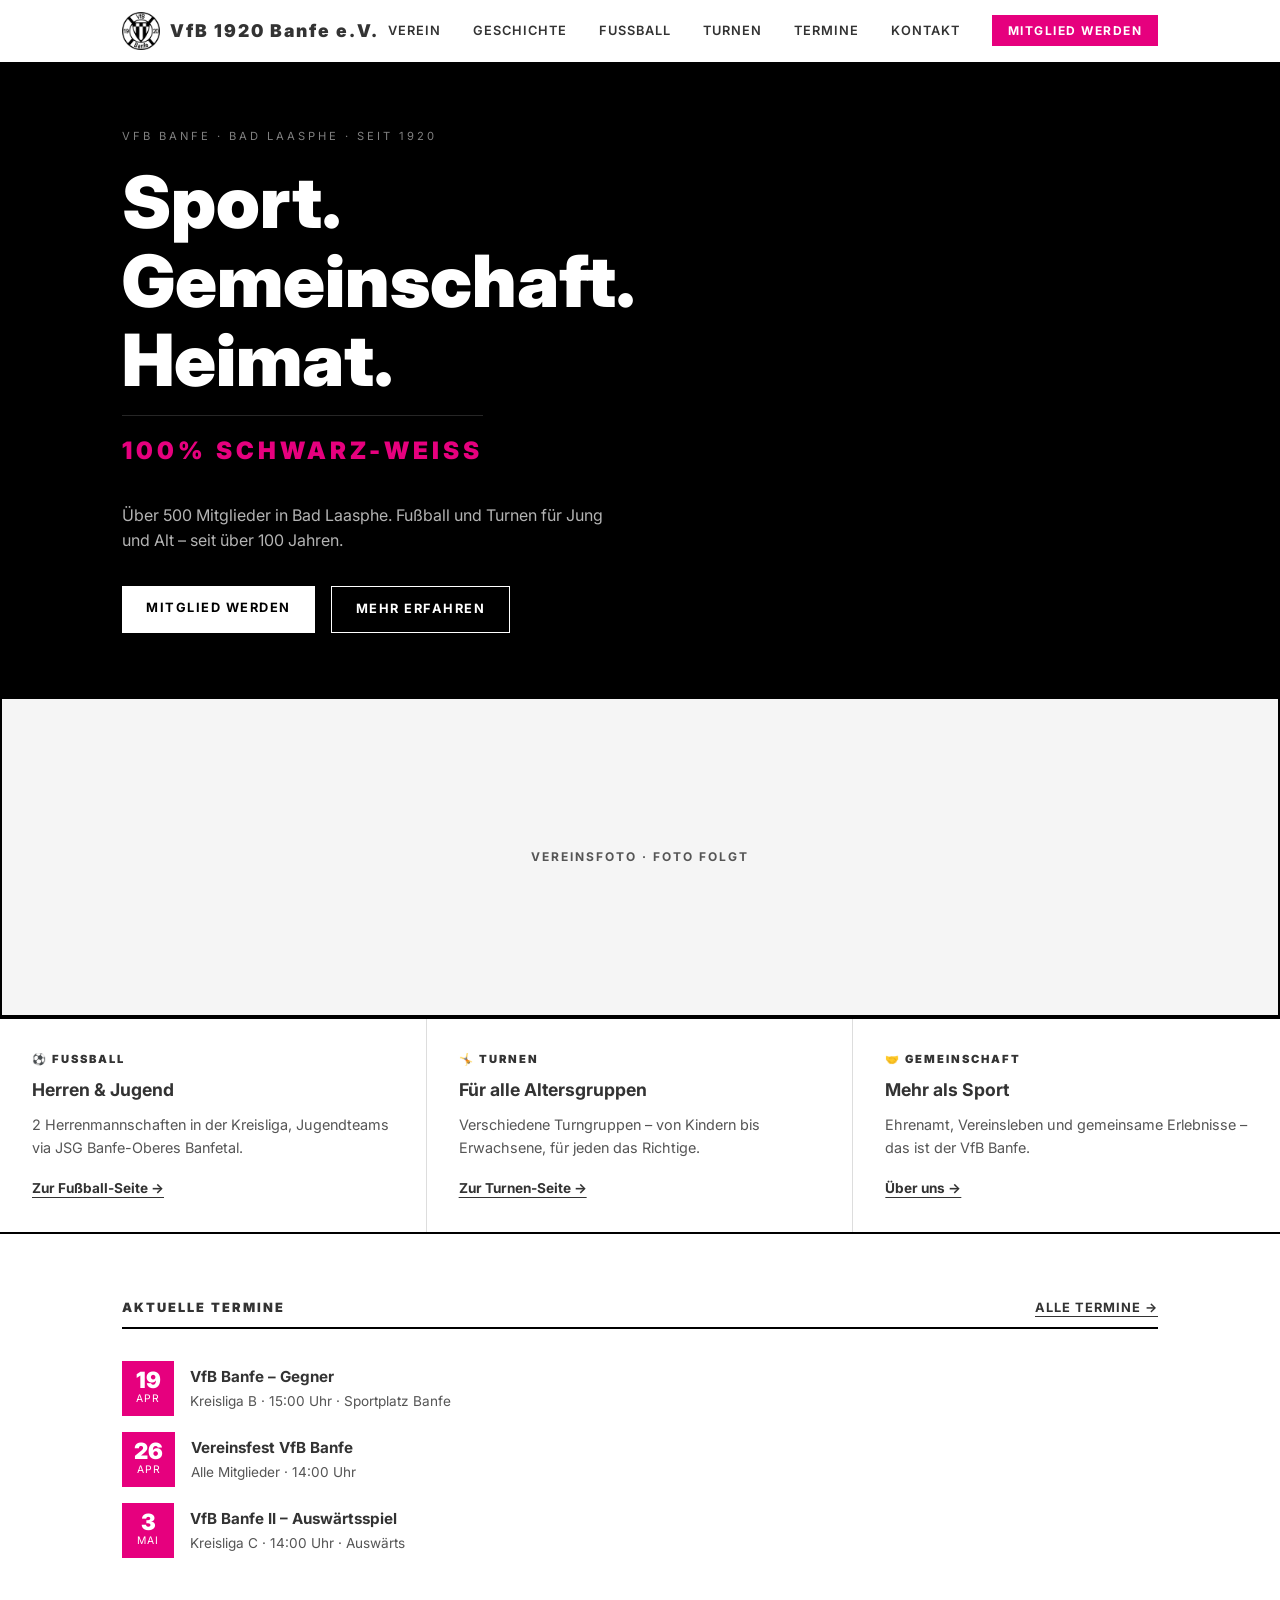
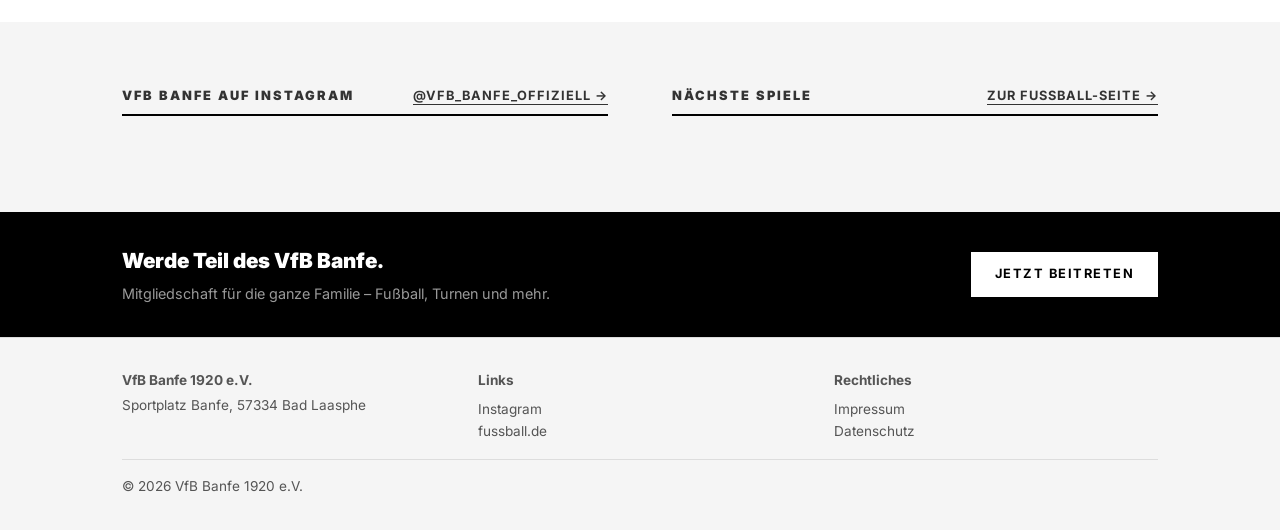
==== commit 15eebc83: "fix: Logo-Text auf VfB 1920 Banfe e.V., Vereinsfoto-Platzhalter kleiner" ====
--- a/index.html
+++ b/index.html
@@ -13,7 +13,7 @@
   <div class="nav__inner">
     <a href="index.html" class="nav__logo">
       <img src="img/logo.png" alt="VfB Banfe Logo" class="nav__logo-img">
-      <span class="nav__logo-text">VfB BANFE</span>
+      <span class="nav__logo-text">VfB 1920 Banfe e.V.</span>
     </a>
     <button class="nav__toggle" aria-label="Menü öffnen">&#9776;</button>
     <ul class="nav__links">
--- a/css/style.css
+++ b/css/style.css
@@ -206,7 +206,7 @@
 
 /* === FOTO-PLATZHALTER === */
 .photo-block { position: relative; width: 100%; background: var(--color-bg-alt); border: var(--border-bold); overflow: hidden; }
-.photo-block--16x9 { aspect-ratio: 16 / 9; }
+.photo-block--16x9 { aspect-ratio: 16 / 9; max-height: 320px; }
 .photo-block--4x3 { aspect-ratio: 4 / 3; }
 .photo-block--square { aspect-ratio: 1 / 1; }
 .photo-block img { width: 100%; height: 100%; object-fit: cover; display: block; }
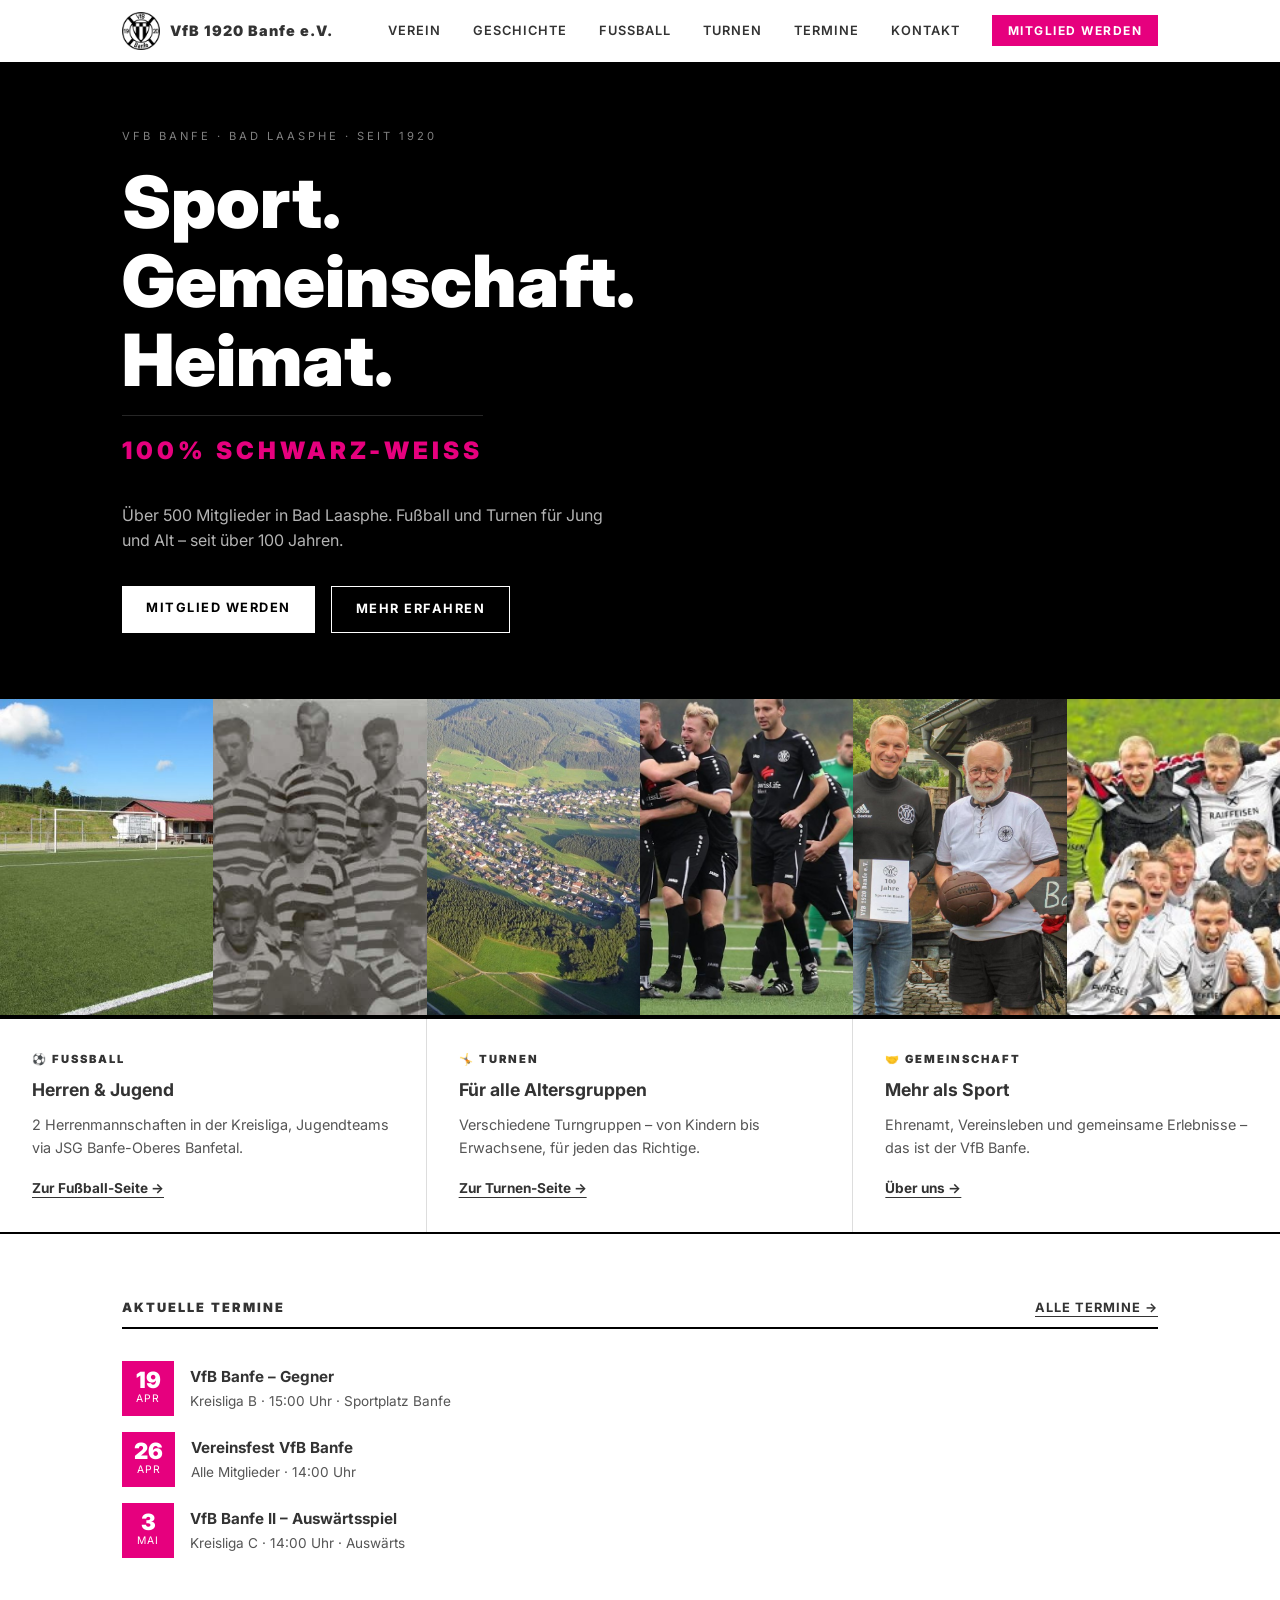
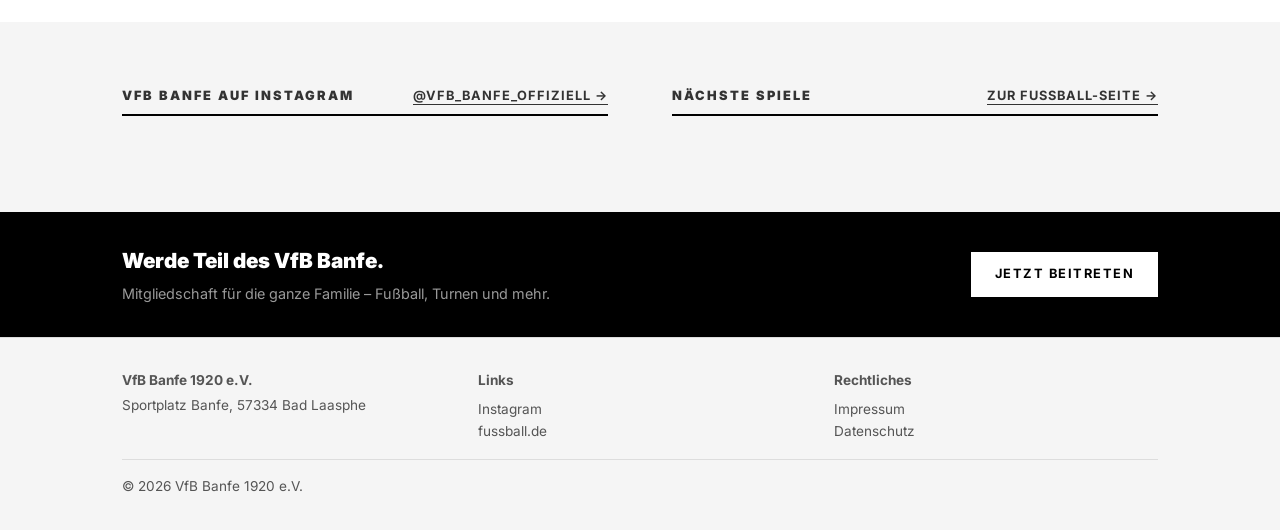
==== commit 76da16a5: "feat: Foto-Strip mit 6 Bildern, Logo-Text kleiner, Nav-Abstand verbessert" ====
--- a/index.html
+++ b/index.html
@@ -42,9 +42,14 @@
   </div>
 </section>
 
-<!-- VEREINSFOTO -->
-<div class="photo-block photo-block--16x9">
-  <span class="photo-block__label">Vereinsfoto · Foto folgt</span>
+<!-- FOTO-STRIP -->
+<div class="foto-strip">
+  <div class="foto-strip__item"><img src="img/fotos/vereinsfoto.jpg" alt="VfB Banfe"></div>
+  <div class="foto-strip__item"><img src="img/fotos/mannschaft-1920.jpg" alt="VfB Banfe Mannschaft 1920"></div>
+  <div class="foto-strip__item"><img src="img/fotos/banfe-heute.jpg" alt="Banfe heute"></div>
+  <div class="foto-strip__item"><img src="img/fotos/vereinsfoto-2.jpeg" alt="VfB Banfe"></div>
+  <div class="foto-strip__item"><img src="img/fotos/vereinsfoto-3.jpg" alt="VfB Banfe"></div>
+  <div class="foto-strip__item"><img src="img/fotos/zweite-meister.jpg" alt="VfB Banfe Zweite Meister"></div>
 </div>
 
 <!-- 3 SÄULEN -->
--- a/css/style.css
+++ b/css/style.css
@@ -51,7 +51,7 @@
   max-width: var(--max-width); margin: 0 auto; padding: 0 var(--spacing-md);
   height: 100%; display: flex; align-items: center; justify-content: space-between;
 }
-.nav__logo { display: flex; align-items: center; gap: 10px; font-weight: 900; font-size: 1.1rem; letter-spacing: 2px; }
+.nav__logo { display: flex; align-items: center; gap: 10px; font-weight: 900; font-size: 0.9rem; letter-spacing: 1px; }
 .nav__logo-img { height: 38px; width: auto; }
 .nav__links { display: flex; align-items: center; gap: var(--spacing-md); font-size: 0.8rem; font-weight: 600; letter-spacing: 1px; text-transform: uppercase; }
 .nav__links a:hover { text-decoration: underline; text-underline-offset: 4px; }
@@ -204,6 +204,12 @@
 .info-box { margin-top: var(--spacing-md); padding: var(--spacing-sm); background: var(--color-bg-alt); border-left: 4px solid var(--color-primary); font-size: .9rem; }
 .info-box a { text-decoration: underline; text-underline-offset: 4px; font-weight: 700; }
 
+/* === FOTO-STRIP === */
+.foto-strip { display: flex; width: 100%; height: 320px; overflow: hidden; border-top: var(--border-bold); border-bottom: var(--border-bold); }
+.foto-strip__item { flex: 1; overflow: hidden; }
+.foto-strip__item img { width: 100%; height: 100%; object-fit: cover; display: block; transition: transform 0.3s ease; }
+.foto-strip__item:hover img { transform: scale(1.04); }
+
 /* === FOTO-PLATZHALTER === */
 .photo-block { position: relative; width: 100%; background: var(--color-bg-alt); border: var(--border-bold); overflow: hidden; }
 .photo-block--16x9 { aspect-ratio: 16 / 9; max-height: 320px; }
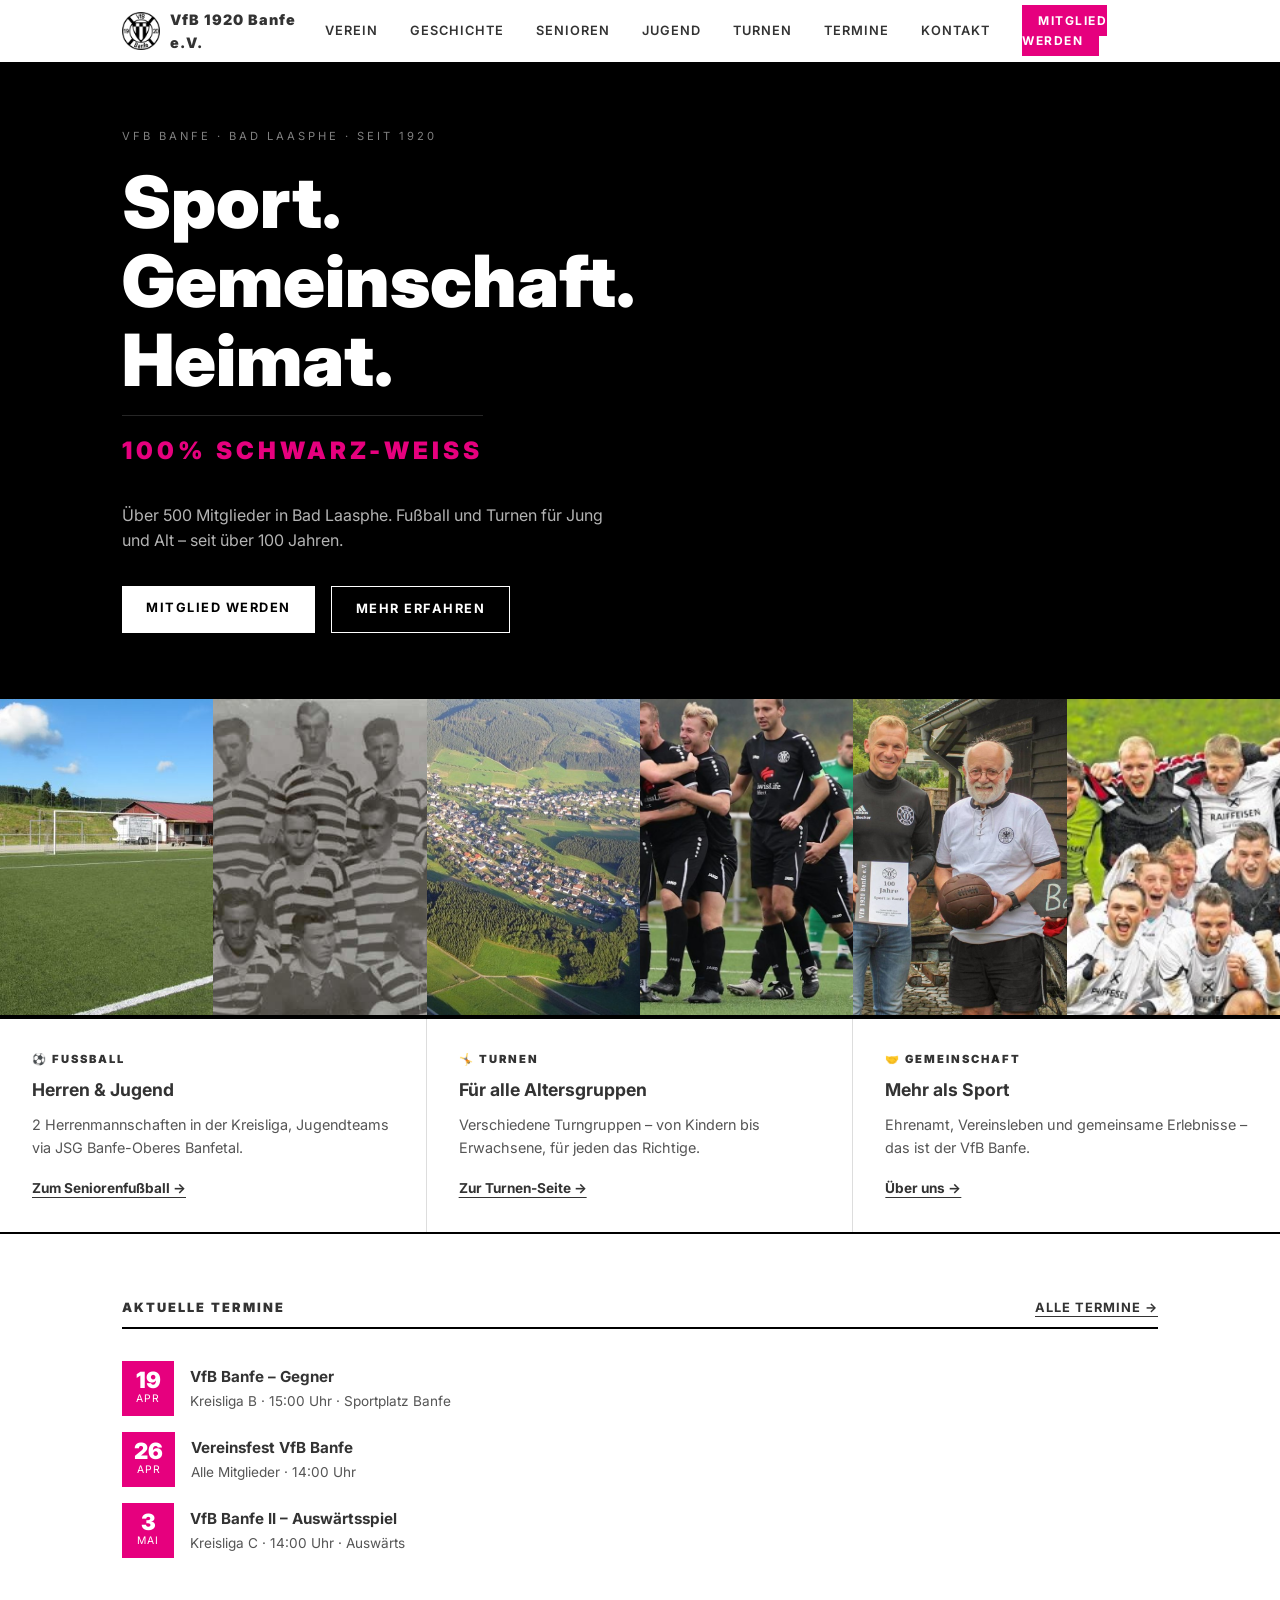
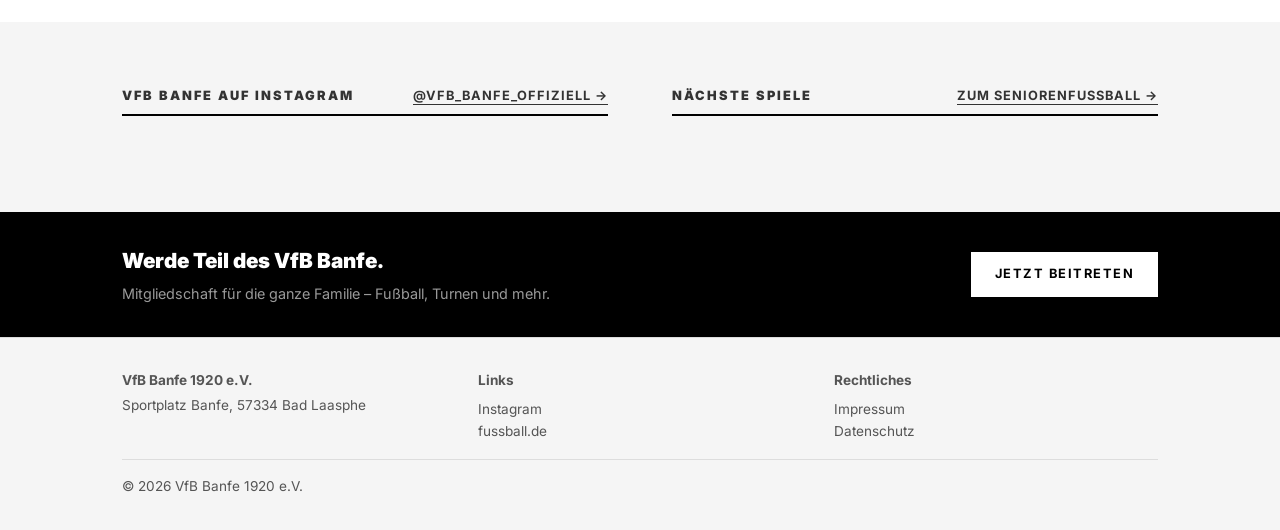
==== commit 4bb1d960: "feat: Fussball in Senioren + Jugend aufgeteilt, fussball.html entfernt" ====
--- a/index.html
+++ b/index.html
@@ -19,7 +19,8 @@
     <ul class="nav__links">
       <li><a href="verein.html">Verein</a></li>
       <li><a href="geschichte.html">Geschichte</a></li>
-      <li><a href="fussball.html">Fußball</a></li>
+      <li><a href="senioren.html">Senioren</a></li>
+      <li><a href="jugend.html">Jugend</a></li>
       <li><a href="turnen.html">Turnen</a></li>
       <li><a href="termine.html">Termine</a></li>
       <li><a href="kontakt.html">Kontakt</a></li>
@@ -58,7 +59,7 @@
     <p class="pillar__label">⚽ Fußball</p>
     <h2 class="pillar__title">Herren &amp; Jugend</h2>
     <p class="pillar__text">2 Herrenmannschaften in der Kreisliga, Jugendteams via JSG Banfe-Oberes Banfetal.</p>
-    <p class="pillar__more"><a href="fussball.html" class="pillar__link">Zur Fußball-Seite →</a></p>
+    <p class="pillar__more"><a href="senioren.html" class="pillar__link">Zum Seniorenfußball →</a></p>
   </div>
   <div class="pillar">
     <p class="pillar__label">🤸 Turnen</p>
@@ -124,7 +125,7 @@
       <div>
         <div class="section-header">
           <h2>Nächste Spiele</h2>
-          <a href="fussball.html">Zur Fußball-Seite →</a>
+          <a href="senioren.html">Zum Seniorenfußball →</a>
         </div>
         <script type="text/javascript" src="https://www.fussball.de/widgets.js"></script>
         <div class="fussballde_widget" data-id="e11f7b7c-9a60-4dff-9faa-222ef3a4f2f1" data-type="club-matches" style="width: 100%"></div>
--- a/css/style.css
+++ b/css/style.css
@@ -206,8 +206,8 @@
 
 /* === FOTO-STRIP === */
 .foto-strip { display: flex; width: 100%; height: 320px; overflow: hidden; border-top: var(--border-bold); border-bottom: var(--border-bold); }
-.foto-strip__item { flex: 1; overflow: hidden; }
-.foto-strip__item img { width: 100%; height: 100%; object-fit: cover; display: block; transition: transform 0.3s ease; }
+.foto-strip__item { flex: 1 1 0; min-width: 0; height: 320px; overflow: hidden; }
+.foto-strip__item img { width: 100%; height: 320px; object-fit: cover; display: block; transition: transform 0.3s ease; }
 .foto-strip__item:hover img { transform: scale(1.04); }
 
 /* === FOTO-PLATZHALTER === */
